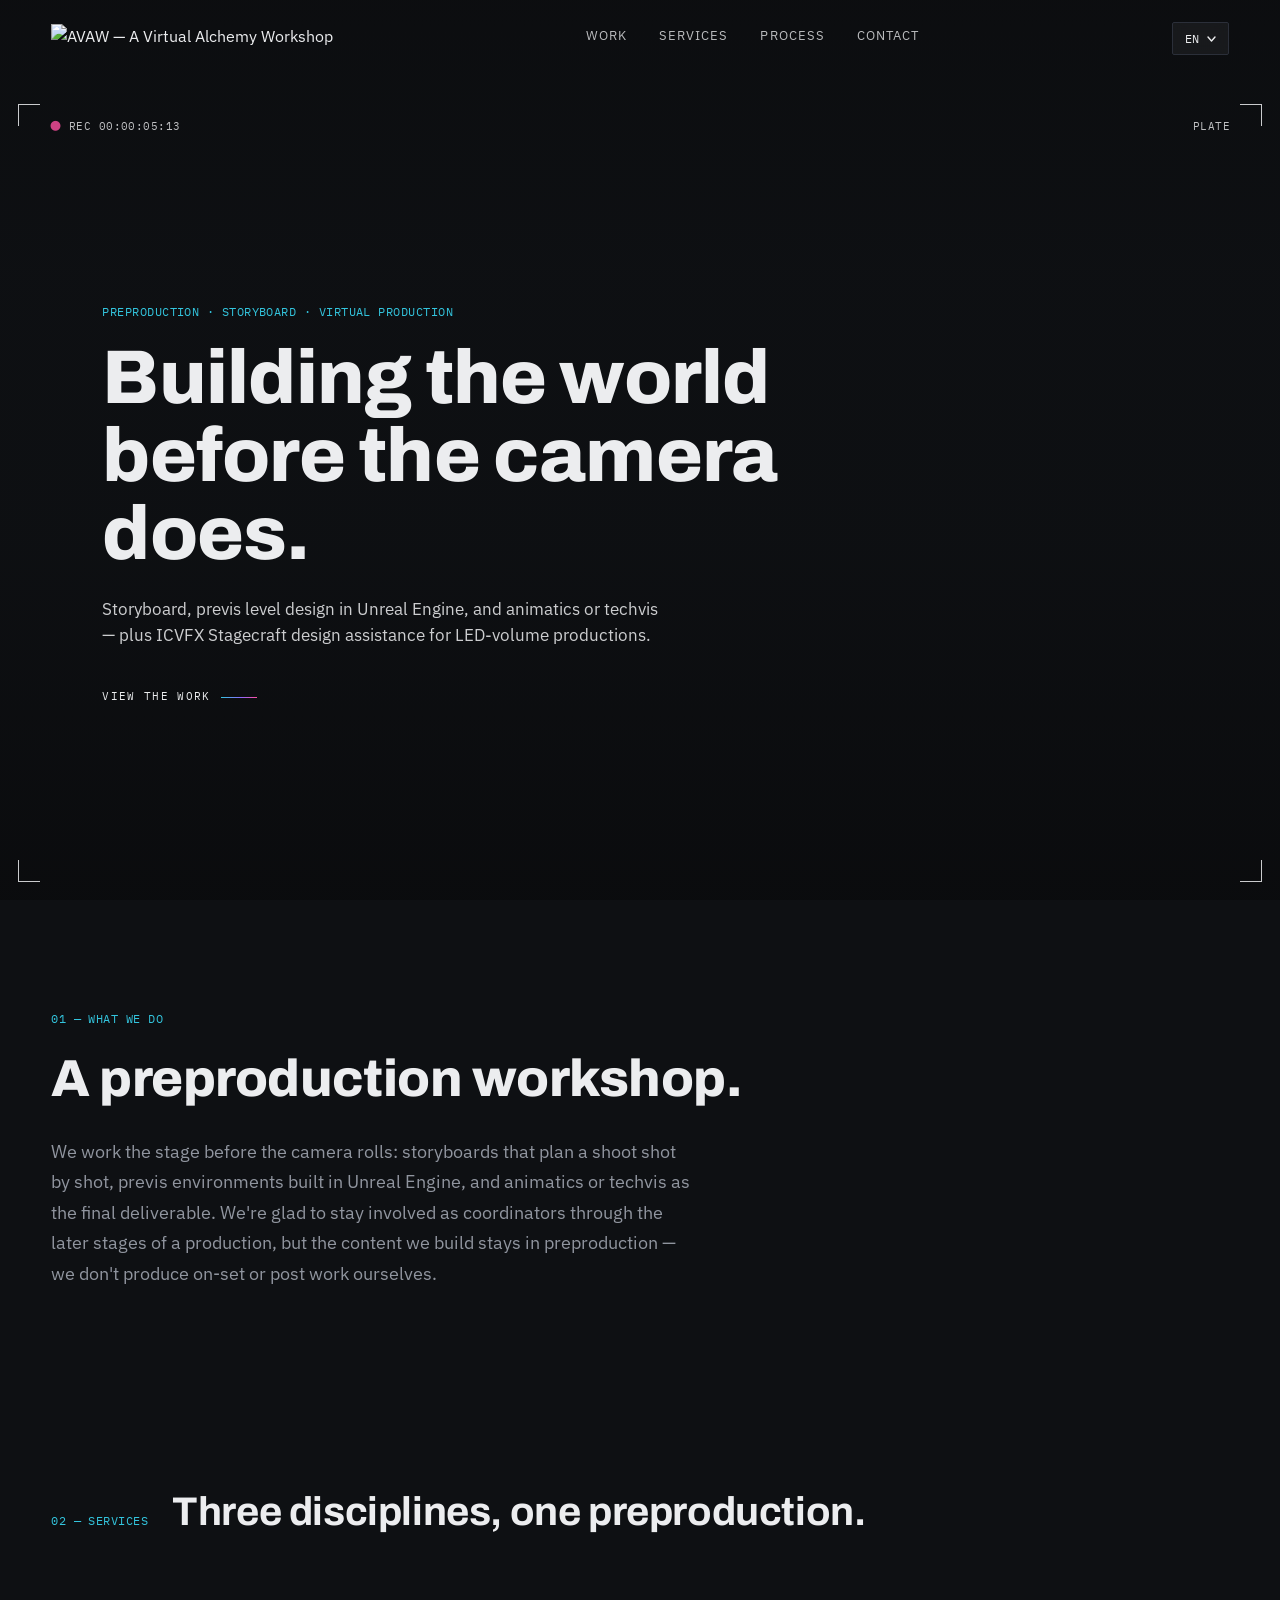
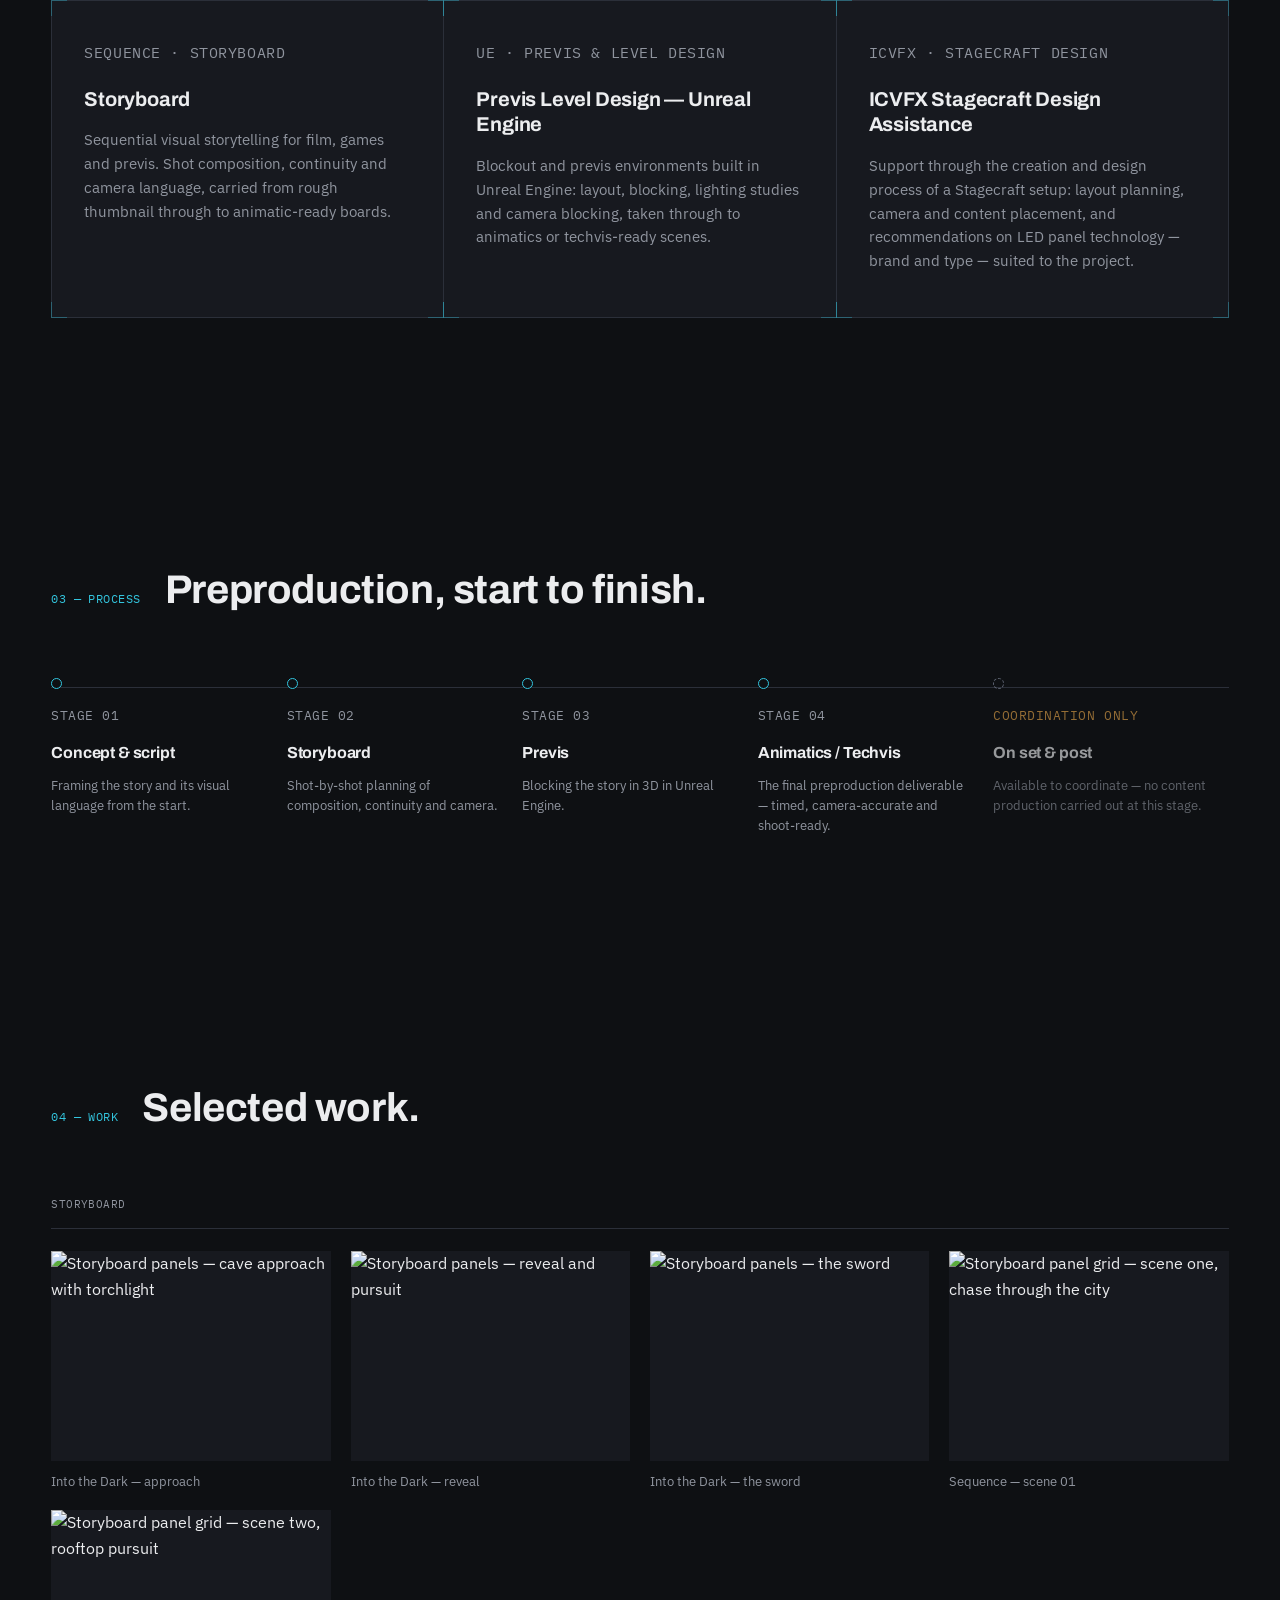
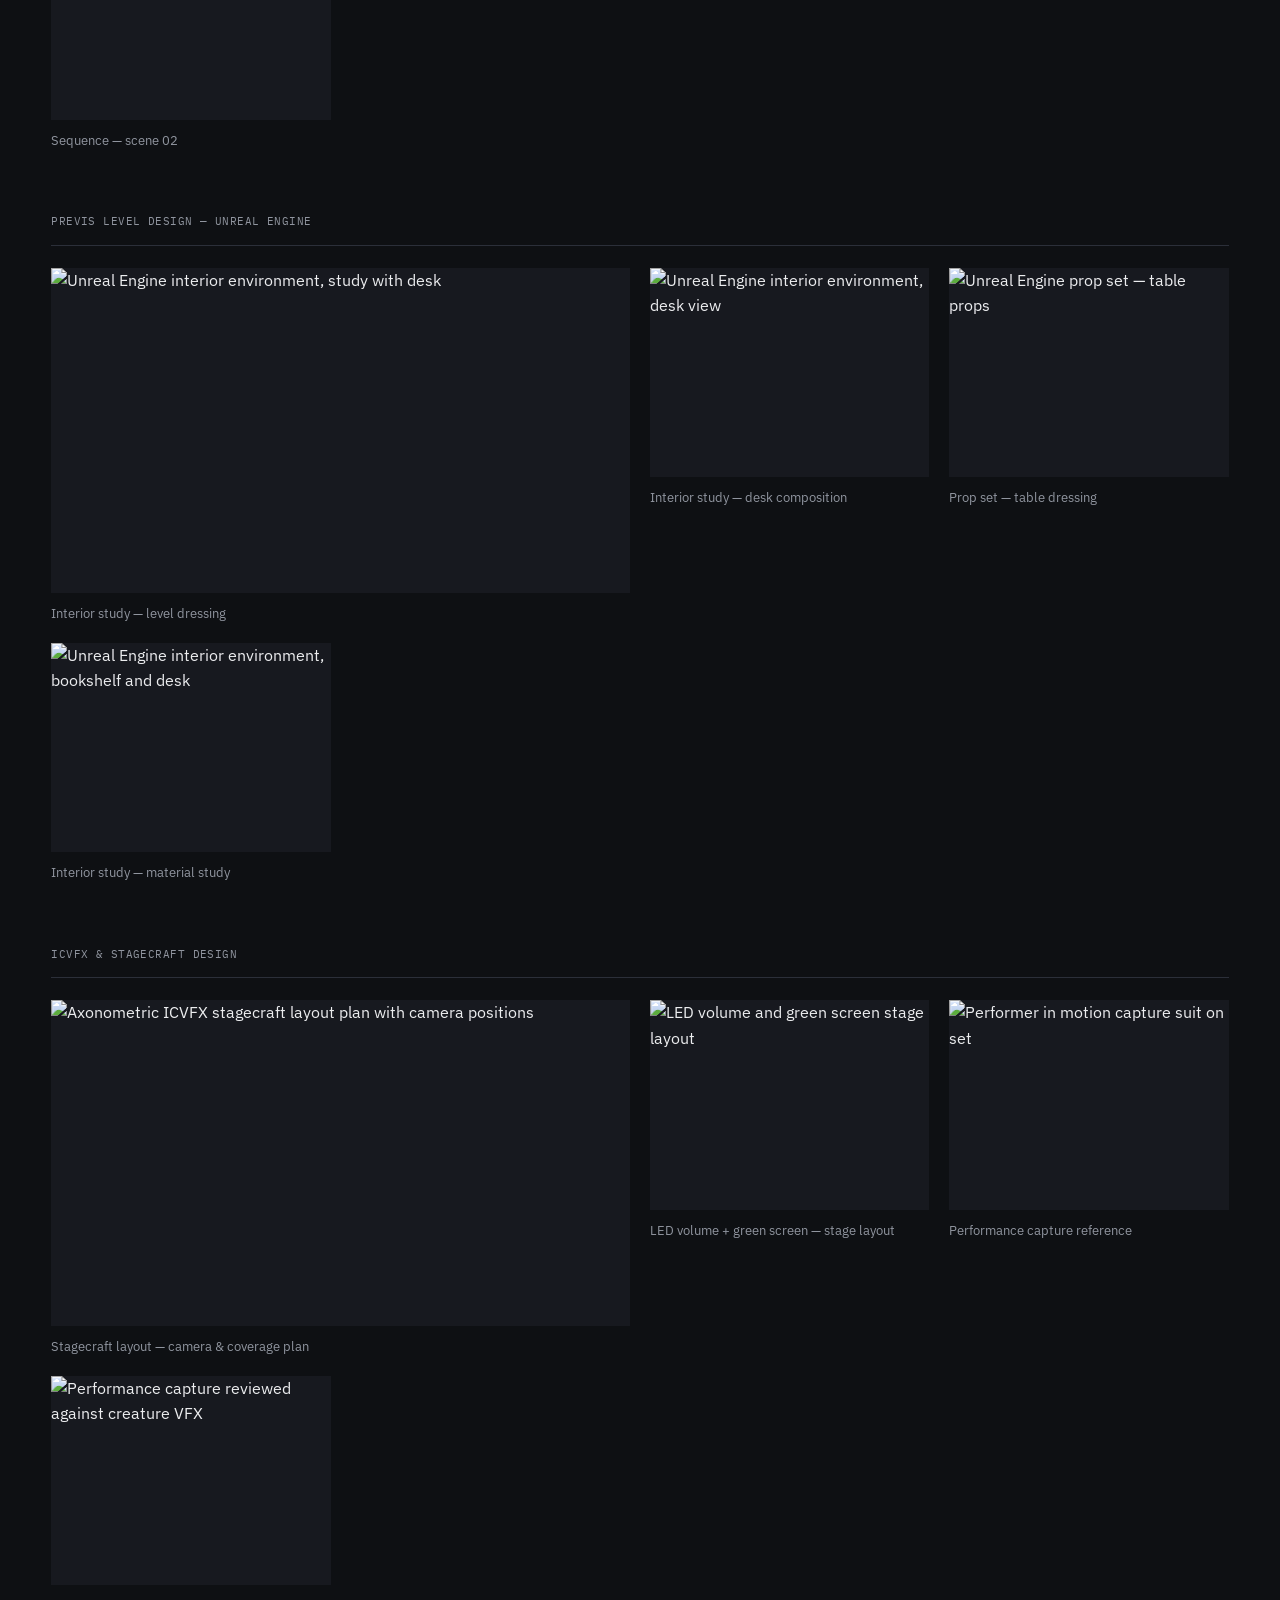
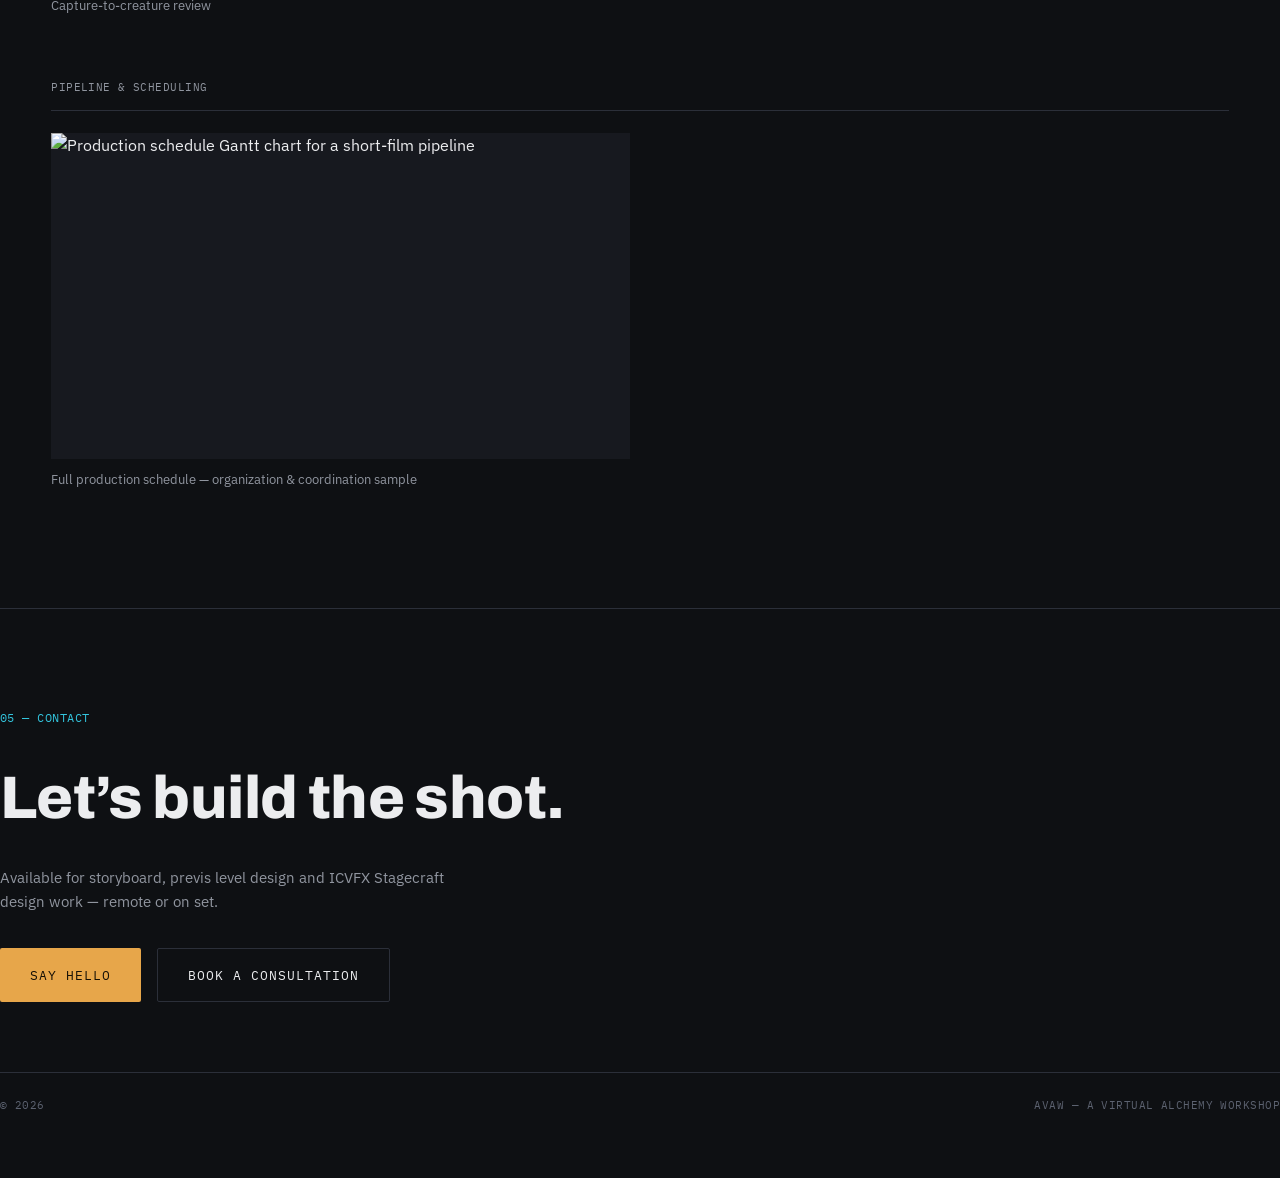
==== index.html @ 00fbaef8 "Add files via upload" ====
<!DOCTYPE html>
<html lang="en">
<head>
<meta charset="UTF-8">
<meta name="viewport" content="width=device-width, initial-scale=1.0">
<title>AVAW — A Virtual Alchemy Workshop</title>
<meta name="description" content="Preproduction services for film, games and virtual production: storyboard, previs level design in Unreal Engine, animatics/techvis, and ICVFX Stagecraft design assistance.">
<link rel="icon" href="images/avaw-logo-header.png">

<link rel="preconnect" href="https://fonts.googleapis.com">
<link rel="preconnect" href="https://fonts.gstatic.com" crossorigin>
<link href="https://fonts.googleapis.com/css2?family=Archivo:wght@600;700;800;900&family=IBM+Plex+Sans:wght@400;500;600&family=IBM+Plex+Mono:wght@400;500&family=Noto+Sans+KR:wght@400;500;700&family=Noto+Sans+JP:wght@400;500;700&display=swap" rel="stylesheet">

<link rel="stylesheet" href="styles.css">
</head>
<body>

<!-- ============ HEADER ============ -->
<header class="site-header">
  <a class="wordmark" href="#top">
    <img class="wordmark-logo" src="images/avaw-logo-header.png" alt="AVAW — A Virtual Alchemy Workshop">
  </a>

  <nav class="site-nav">
    <a href="#work" data-i18n="nav.work">Work</a>
    <a href="#services" data-i18n="nav.services">Services</a>
    <a href="#process" data-i18n="nav.process">Process</a>
    <a href="#contact" data-i18n="nav.contact">Contact</a>
  </nav>

  <div class="lang-switch">
    <button class="lang-current mono" id="langButton" aria-haspopup="listbox" aria-expanded="false">
      <span id="langButtonLabel">EN</span>
      <svg width="9" height="6" viewBox="0 0 9 6" fill="none"><path d="M1 1L4.5 5L8 1" stroke="currentColor" stroke-width="1.4" stroke-linecap="round" stroke-linejoin="round"/></svg>
    </button>
    <ul class="lang-menu mono" id="langMenu" role="listbox">
      <li role="option" data-lang="en">English <span class="lang-native">EN</span></li>
      <li role="option" data-lang="es">Español <span class="lang-native">ES</span></li>
      <li role="option" data-lang="de">Deutsch <span class="lang-native">DE</span></li>
      <li role="option" data-lang="fr">Français <span class="lang-native">FR</span></li>
      <li role="option" data-lang="ko">한국어 <span class="lang-native">KO</span></li>
      <li role="option" data-lang="ja">日本語 <span class="lang-native">JA</span></li>
    </ul>
  </div>
</header>

<!-- ============ HERO ============ -->
<section class="hero" id="top">
  <div class="hero-frame">
    <div class="hero-img hero-img-a" style="background-image:url('images/hero-01.jpg')"></div>
    <div class="hero-img hero-img-b" style="background-image:url('images/hero-02.jpg')"></div>
    <div class="hero-scrim"></div>
  </div>

  <div class="viewfinder" aria-hidden="true">
    <span class="vf-corner vf-tl"></span>
    <span class="vf-corner vf-tr"></span>
    <span class="vf-corner vf-bl"></span>
    <span class="vf-corner vf-br"></span>
    <span class="vf-readout mono vf-readout-tl">REC <span id="recClock">00:00:00:00</span></span>
    <span class="vf-readout mono vf-readout-tr" id="stageLabel">CALIBRATION</span>
  </div>

  <div class="hero-content">
    <p class="eyebrow mono" data-i18n="hero.eyebrow">PREPRODUCTION · STORYBOARD · VIRTUAL PRODUCTION</p>
    <h1 class="hero-title" data-i18n="hero.title">Building the world<br>before the camera does.</h1>
    <p class="hero-sub" data-i18n="hero.sub">Storyboard, previs level design in Unreal Engine, and animatics or techvis — plus ICVFX Stagecraft design assistance for LED-volume productions.</p>
    <a href="#work" class="scroll-cue">
      <span class="mono" data-i18n="hero.cta">VIEW THE WORK</span>
      <span class="scroll-line"></span>
    </a>
  </div>
</section>

<!-- ============ STATEMENT ============ -->
<section class="statement">
  <p class="statement-eyebrow mono" data-i18n="statement.eyebrow">01 — WHAT WE DO</p>
  <h2 data-i18n="statement.title">A preproduction workshop.</h2>
  <p class="statement-body" data-i18n="statement.body">We work the stage before the camera rolls: storyboards that plan a shoot shot by shot, previs environments built in Unreal Engine, and animatics or techvis as the final deliverable. We're glad to stay involved as coordinators through the later stages of a production, but the content we build stays in preproduction — we don't produce on-set or post work ourselves.</p>
</section>

<!-- ============ SERVICES ============ -->
<section class="services" id="services">
  <div class="section-head">
    <p class="section-eyebrow mono" data-i18n="services.eyebrow">02 — SERVICES</p>
    <h2 data-i18n="services.title">Three disciplines, one preproduction.</h2>
  </div>

  <div class="service-grid">

    <article class="service-card frame">
      <p class="service-tag mono">SEQUENCE · STORYBOARD</p>
      <h3 data-i18n="services.card1.title">Storyboard</h3>
      <p data-i18n="services.card1.body">Sequential visual storytelling for film, games and previs. Shot composition, continuity and camera language, carried from rough thumbnail through to animatic-ready boards.</p>
    </article>

    <article class="service-card frame">
      <p class="service-tag mono">UE · PREVIS &amp; LEVEL DESIGN</p>
      <h3 data-i18n="services.card2.title">Previs Level Design — Unreal Engine</h3>
      <p data-i18n="services.card2.body">Blockout and previs environments built in Unreal Engine: layout, blocking, lighting studies and camera blocking, taken through to animatics or techvis-ready scenes.</p>
    </article>

    <article class="service-card frame">
      <p class="service-tag mono">ICVFX · STAGECRAFT DESIGN</p>
      <h3 data-i18n="services.card3.title">ICVFX Stagecraft Design Assistance</h3>
      <p data-i18n="services.card3.body">Support through the creation and design process of a Stagecraft setup: layout planning, camera and content placement, and recommendations on LED panel technology — brand and type — suited to the project.</p>
    </article>

  </div>
</section>

<!-- ============ PROCESS ============ -->
<section class="process" id="process">
  <div class="section-head">
    <p class="section-eyebrow mono" data-i18n="process.eyebrow">03 — PROCESS</p>
    <h2 data-i18n="process.title">Preproduction, start to finish.</h2>
  </div>

  <div class="pipeline">
    <div class="pipeline-step">
      <p class="pipeline-mark mono">STAGE 01</p>
      <h4 data-i18n="process.step1.title">Concept &amp; script</h4>
      <p data-i18n="process.step1.body">Framing the story and its visual language from the start.</p>
    </div>
    <div class="pipeline-step">
      <p class="pipeline-mark mono">STAGE 02</p>
      <h4 data-i18n="process.step2.title">Storyboard</h4>
      <p data-i18n="process.step2.body">Shot-by-shot planning of composition, continuity and camera.</p>
    </div>
    <div class="pipeline-step">
      <p class="pipeline-mark mono">STAGE 03</p>
      <h4 data-i18n="process.step3.title">Previs</h4>
      <p data-i18n="process.step3.body">Blocking the story in 3D in Unreal Engine.</p>
    </div>
    <div class="pipeline-step">
      <p class="pipeline-mark mono">STAGE 04</p>
      <h4 data-i18n="process.step4.title">Animatics / Techvis</h4>
      <p data-i18n="process.step4.body">The final preproduction deliverable — timed, camera-accurate and shoot-ready.</p>
    </div>
    <div class="pipeline-step pipeline-step-coord">
      <p class="pipeline-mark mono" data-i18n="process.step5.mark">COORDINATION ONLY</p>
      <h4 data-i18n="process.step5.title">On set &amp; post</h4>
      <p data-i18n="process.step5.body">Available to coordinate — no content production carried out at this stage.</p>
    </div>
  </div>
</section>

<!-- ============ WORK ============ -->
<section class="work" id="work">
  <div class="section-head">
    <p class="section-eyebrow mono" data-i18n="work.eyebrow">04 — WORK</p>
    <h2 data-i18n="work.title">Selected work.</h2>
  </div>

  <!-- Storyboard -->
  <div class="work-group">
    <p class="work-group-label mono" data-i18n="work.group.storyboard">STORYBOARD</p>
    <div class="work-grid">
      <figure class="work-item frame">
        <img src="images/storyboard-01.jpg" alt="Storyboard panels — cave approach with torchlight" loading="lazy">
        <figcaption><span data-i18n="work.sb1.title">Into the Dark — approach</span></figcaption>
      </figure>
      <figure class="work-item frame">
        <img src="images/storyboard-02.jpg" alt="Storyboard panels — reveal and pursuit" loading="lazy">
        <figcaption><span data-i18n="work.sb2.title">Into the Dark — reveal</span></figcaption>
      </figure>
      <figure class="work-item frame">
        <img src="images/storyboard-03.jpg" alt="Storyboard panels — the sword" loading="lazy">
        <figcaption><span data-i18n="work.sb3.title">Into the Dark — the sword</span></figcaption>
      </figure>
      <figure class="work-item frame">
        <img src="images/storyboard-04.jpg" alt="Storyboard panel grid — scene one, chase through the city" loading="lazy">
        <figcaption><span data-i18n="work.sb4.title">Sequence — scene 01</span></figcaption>
      </figure>
      <figure class="work-item frame">
        <img src="images/storyboard-05.jpg" alt="Storyboard panel grid — scene two, rooftop pursuit" loading="lazy">
        <figcaption><span data-i18n="work.sb5.title">Sequence — scene 02</span></figcaption>
      </figure>
    </div>
  </div>

  <!-- Level Design / Environments -->
  <div class="work-group">
    <p class="work-group-label mono" data-i18n="work.group.leveldesign">PREVIS LEVEL DESIGN — UNREAL ENGINE</p>
    <div class="work-grid">
      <figure class="work-item frame wide">
        <img src="images/env-office-full.jpg" alt="Unreal Engine interior environment, study with desk" loading="lazy">
        <figcaption><span data-i18n="work.env1.title">Interior study — level dressing</span></figcaption>
      </figure>
      <figure class="work-item frame">
        <img src="images/env-office-wide.jpg" alt="Unreal Engine interior environment, desk view" loading="lazy">
        <figcaption><span data-i18n="work.env2.title">Interior study — desk composition</span></figcaption>
      </figure>
      <figure class="work-item frame">
        <img src="images/env-props-table.jpg" alt="Unreal Engine prop set — table props" loading="lazy">
        <figcaption><span data-i18n="work.env3.title">Prop set — table dressing</span></figcaption>
      </figure>
      <figure class="work-item frame">
        <img src="images/env-bookshelf.jpg" alt="Unreal Engine interior environment, bookshelf and desk" loading="lazy">
        <figcaption><span data-i18n="work.env4.title">Interior study — material study</span></figcaption>
      </figure>
    </div>
  </div>

  <!-- Virtual Production / ICVFX -->
  <div class="work-group">
    <p class="work-group-label mono" data-i18n="work.group.vp">ICVFX &amp; STAGECRAFT DESIGN</p>
    <div class="work-grid">
      <figure class="work-item frame wide">
        <img src="images/icvfx-layout-plan.jpg" alt="Axonometric ICVFX stagecraft layout plan with camera positions" loading="lazy">
        <figcaption><span data-i18n="work.vp1.title">Stagecraft layout — camera &amp; coverage plan</span></figcaption>
      </figure>
      <figure class="work-item frame">
        <img src="images/vp-stage-wide.jpg" alt="LED volume and green screen stage layout" loading="lazy">
        <figcaption><span data-i18n="work.vp2.title">LED volume + green screen — stage layout</span></figcaption>
      </figure>
      <figure class="work-item frame">
        <img src="images/mocap-performer.jpg" alt="Performer in motion capture suit on set" loading="lazy">
        <figcaption><span data-i18n="work.vp3.title">Performance capture reference</span></figcaption>
      </figure>
      <figure class="work-item frame">
        <img src="images/vfx-review.jpg" alt="Performance capture reviewed against creature VFX" loading="lazy">
        <figcaption><span data-i18n="work.vp4.title">Capture-to-creature review</span></figcaption>
      </figure>
    </div>
  </div>

  <!-- Pipeline & Production Management -->
  <div class="work-group">
    <p class="work-group-label mono" data-i18n="work.group.pipeline">PIPELINE &amp; SCHEDULING</p>
    <div class="work-grid">
      <figure class="work-item frame wide">
        <img src="images/gantt-chart.jpg" alt="Production schedule Gantt chart for a short-film pipeline" loading="lazy">
        <figcaption><span data-i18n="work.pipe1.title">Production schedule — preproduction pipeline Gantt</span></figcaption>
      </figure>
    </div>
  </div>

</section>

<!-- ============ CONTACT ============ -->
<footer class="contact" id="contact">
  <p class="section-eyebrow mono" data-i18n="contact.eyebrow">05 — CONTACT</p>
  <h2 data-i18n="contact.title">Let's build the shot.</h2>
  <p class="contact-body" data-i18n="contact.body">Available for storyboard, previs level design and ICVFX Stagecraft design work — remote or on set.</p>

  <div class="contact-actions">
    <a class="btn btn-primary mono" href="mailto:virtualchemyworkshop@gmail.com">
      <span data-i18n="contact.btn.hello">Say Hello</span>
    </a>
    <a class="btn btn-secondary mono" href="https://calendly.com/virtualalchemyworkshop" target="_blank" rel="noopener">
      <span data-i18n="contact.btn.book">Book a Consultation</span>
    </a>
  </div>

  <div class="footer-bottom">
    <span class="mono" id="footerYear"></span>
    <span class="mono" data-i18n="contact.footer">AVAW — A Virtual Alchemy Workshop</span>
  </div>
</footer>

<script src="translations.js"></script>
<script src="script.js"></script>
</body>
</html>
---- styles.css ----
/* ==========================================================================
   TOKENS
   ========================================================================== */
:root{
  --stage:   #0E1013;
  --panel:   #17191F;
  --panel-2: #1D2027;
  --line:    #2B2F39;
  --ink:     #ECEDEF;
  --mute:    #90959F;
  --mute-2:  #5C6270;

  --spec-1:  #33C5DE; /* cyan */
  --spec-2:  #8C6BFF; /* violet */
  --spec-3:  #FF4FA0; /* magenta */
  --amber:   #E7A64A;

  --spectrum: linear-gradient(90deg, var(--spec-1), var(--spec-2) 55%, var(--spec-3));

  --display: "Archivo", "Arial Narrow", sans-serif;
  --body:    "IBM Plex Sans", "Noto Sans KR", "Noto Sans JP", sans-serif;
  --mono:    "IBM Plex Mono", "Noto Sans KR", "Noto Sans JP", monospace;

  --max: 1280px;
  --edge: clamp(20px, 4vw, 64px);
}

*{ box-sizing:border-box; }
html{ scroll-behavior:smooth; }
body{
  margin:0;
  background:var(--stage);
  color:var(--ink);
  font-family:var(--body);
  font-size:16px;
  line-height:1.6;
  -webkit-font-smoothing:antialiased;
}
img{ max-width:100%; display:block; }
a{ color:inherit; text-decoration:none; }
h1,h2,h3,h4{ font-family:var(--display); margin:0; letter-spacing:-0.01em; }
p{ margin:0; }
.mono{ font-family:var(--mono); letter-spacing:0.04em; }

@media (prefers-reduced-motion: reduce){
  *{ animation-duration:0.01ms !important; transition-duration:0.01ms !important; }
}

/* ==========================================================================
   HEADER
   ========================================================================== */
.site-header{
  position:fixed; top:0; left:0; right:0; z-index:100;
  display:flex; align-items:center; justify-content:space-between;
  padding:22px var(--edge);
  mix-blend-mode:normal;
  background:transparent; backdrop-filter:none;
  transition:background .3s ease, backdrop-filter .3s ease, border-color .3s ease;
  border-bottom:1px solid transparent;
}
.site-header.scrolled{
  background:rgba(14,16,19,0.82); backdrop-filter:blur(10px);
  border-bottom:1px solid var(--line);
}
.wordmark{ display:flex; align-items:center; }
.wordmark-logo{ height:30px; width:auto; display:block; }

.site-nav{ display:flex; gap:32px; }
.site-nav a{
  font-size:13px; text-transform:uppercase; letter-spacing:0.08em;
  color:var(--ink); opacity:0.78; position:relative; padding-bottom:4px;
}
.site-nav a::after{
  content:""; position:absolute; left:0; right:0; bottom:0; height:1px;
  background:var(--spectrum); transform:scaleX(0); transform-origin:left;
  transition:transform .35s ease;
}
.site-nav a:hover{ opacity:1; }
.site-nav a:hover::after{ transform:scaleX(1); }

.lang-switch{ position:relative; }
.lang-current{
  display:flex; align-items:center; gap:7px;
  background:rgba(255,255,255,0.05); border:1px solid var(--line);
  color:var(--ink); padding:8px 12px; border-radius:2px;
  font-size:12px; cursor:pointer; backdrop-filter:blur(6px);
}
.lang-current svg{ transition:transform .2s ease; }
.lang-current[aria-expanded="true"] svg{ transform:rotate(180deg); }
.lang-menu{
  position:absolute; top:calc(100% + 8px); right:0;
  list-style:none; margin:0; padding:6px;
  background:var(--panel-2); border:1px solid var(--line); border-radius:2px;
  min-width:150px;
  opacity:0; visibility:hidden; transform:translateY(-6px);
  transition:opacity .2s ease, transform .2s ease, visibility .2s;
}
.lang-menu.open{ opacity:1; visibility:visible; transform:translateY(0); }
.lang-menu li{
  display:flex; justify-content:space-between; gap:16px;
  padding:9px 10px; font-size:13px; cursor:pointer; border-radius:2px;
  color:var(--ink);
}
.lang-menu li:hover{ background:rgba(255,255,255,0.06); }
.lang-menu li.active{ color:var(--spec-1); }
.lang-native{ color:var(--mute); font-size:11px; }

/* ==========================================================================
   HERO
   ========================================================================== */
.hero{
  position:relative; height:100svh; min-height:560px; overflow:hidden;
  display:flex; align-items:flex-end;
}
.hero-frame{ position:absolute; inset:0; }
.hero-img{
  position:absolute; inset:0; background-size:cover; background-position:center;
}
.hero-img-a{ opacity:1; }
.hero-img-b{ opacity:0; transition:opacity 4.5s ease-in-out; }
.hero-img-b.show{ opacity:1; }
.hero-scrim{
  position:absolute; inset:0;
  background:
    linear-gradient(180deg, rgba(10,11,13,0.55) 0%, rgba(10,11,13,0.08) 30%, rgba(10,11,13,0.15) 60%, rgba(10,11,13,0.88) 100%);
}

.viewfinder{ position:absolute; top:104px; left:18px; right:18px; bottom:18px; pointer-events:none; }
.vf-corner{ position:absolute; width:22px; height:22px; opacity:0.85; }
.vf-tl{ top:0; left:0; border-top:1.5px solid var(--ink); border-left:1.5px solid var(--ink); }
.vf-tr{ top:0; right:0; border-top:1.5px solid var(--ink); border-right:1.5px solid var(--ink); }
.vf-bl{ bottom:0; left:0; border-bottom:1.5px solid var(--ink); border-left:1.5px solid var(--ink); }
.vf-br{ bottom:0; right:0; border-bottom:1.5px solid var(--ink); border-right:1.5px solid var(--ink); }
.vf-readout{
  position:absolute; font-size:11px; color:var(--ink); opacity:0.8;
  text-transform:uppercase;
}
.vf-readout-tl{ top:14px; left:32px; }
.vf-readout-tl::before{ content:"● "; color:var(--spec-3); }
.vf-readout-tr{ top:14px; right:32px; transition:opacity .8s ease; }

.hero-content{
  position:relative; z-index:2; padding:0 var(--edge) 72px;
  max-width:900px;
}
.eyebrow{ font-size:11.5px; color:var(--spec-1); margin-bottom:18px; text-transform:uppercase; }
.hero-title{
  font-weight:800; font-size:clamp(34px, 6.4vw, 76px); line-height:1.03;
  margin-bottom:22px; text-wrap:balance;
}
.hero-sub{
  font-size:clamp(14px, 1.6vw, 17px); color:var(--ink); opacity:0.86;
  max-width:560px; margin-bottom:34px; line-height:1.55;
}
.scroll-cue{ display:inline-flex; align-items:center; gap:10px; }
.scroll-cue .mono{ font-size:11px; letter-spacing:0.12em; color:var(--ink); }
.scroll-line{ width:36px; height:1px; background:var(--spectrum); position:relative; overflow:hidden; }

/* ==========================================================================
   SHARED SECTION LAYOUT
   ========================================================================== */
section{ padding:120px var(--edge); max-width:var(--max); margin:0 auto; }
.section-head{ margin-bottom:56px; display:flex; align-items:baseline; gap:24px; flex-wrap:wrap; }
.section-eyebrow{ font-size:11.5px; color:var(--spec-1); text-transform:uppercase; }
.section-head h2{ font-size:clamp(26px, 3.4vw, 40px); font-weight:700; }

/* ==========================================================================
   STATEMENT
   ========================================================================== */
.statement{ padding-top:110px; padding-bottom:70px; }
.statement-eyebrow{ font-size:11.5px; color:var(--spec-1); text-transform:uppercase; margin-bottom:22px; display:block; }
.statement h2{
  font-size:clamp(28px, 4.6vw, 52px); font-weight:800; line-height:1.12;
  max-width:820px; margin-bottom:28px;
}
.statement-body{ font-size:clamp(15px, 1.6vw, 18px); color:var(--mute); max-width:640px; line-height:1.7; }

/* ==========================================================================
   SERVICES
   ========================================================================== */
.service-grid{
  display:grid; grid-template-columns:repeat(3, 1fr); gap:1px;
  background:var(--line); border:1px solid var(--line);
}
.service-card{
  background:var(--panel); padding:40px 32px 44px; position:relative;
}
.service-tag{
  font-size:10.5px; color:var(--spec-2); margin-bottom:22px; display:block;
}
.service-card h3{
  font-size:20px; font-weight:700; margin-bottom:16px; line-height:1.28;
}
.service-card p{ font-size:14.5px; color:var(--mute); line-height:1.65; }

/* ==========================================================================
   PROCESS
   ========================================================================== */
.pipeline{
  display:grid; grid-template-columns:repeat(5, 1fr); position:relative;
}
.pipeline::before{
  content:""; position:absolute; top:9px; left:0; right:0; height:1px;
  background:var(--line);
}
.pipeline-step{ position:relative; padding:28px 20px 0 0; }
.pipeline-step::before{
  content:""; position:absolute; top:0; left:0; width:9px; height:9px;
  border-radius:50%; background:var(--stage); border:1.5px solid var(--spec-1);
}
.pipeline-mark{ font-size:10px; color:var(--mute-2); margin-bottom:14px; display:block; }
.pipeline-step h4{ font-size:16px; font-weight:700; margin-bottom:10px; }
.pipeline-step p{ font-size:13px; color:var(--mute); line-height:1.55; }

/* stage 5 — coordination only, visually distinct from active content-production stages */
.pipeline-step-coord::before{
  border-style:dashed; background:transparent; border-color:var(--mute-2);
}
.pipeline-step-coord .pipeline-mark{ color:var(--amber); }
.pipeline-step-coord h4,
.pipeline-step-coord p{ opacity:0.62; }

/* ==========================================================================
   WORK
   ========================================================================== */
.work-group{ margin-bottom:64px; }
.work-group:last-child{ margin-bottom:0; }
.work-group-label{
  font-size:11px; color:var(--mute); text-transform:uppercase; margin-bottom:22px; display:block;
  padding-bottom:14px; border-bottom:1px solid var(--line);
}
.work-grid{
  display:grid; grid-template-columns:repeat(4, 1fr); gap:20px;
}
.work-item{ margin:0; position:relative; }
.work-item.wide{ grid-column:span 2; }
.work-item img{
  width:100%; aspect-ratio:4/3; object-fit:cover; background:var(--panel);
  filter:grayscale(0.06);
  transition:transform .6s cubic-bezier(.2,.7,.2,1), filter .5s ease;
}
.work-item.wide img{ aspect-ratio:16/9; }
.work-item:hover img{ transform:scale(1.035); filter:grayscale(0); }
.work-item figcaption{
  margin-top:12px; font-size:12.5px; color:var(--mute); line-height:1.4;
}

/* frame corner brackets, injected via JS into elements with .frame */
.frame{ position:relative; }
.frame .corner{ position:absolute; width:16px; height:16px; opacity:0; transition:opacity .3s ease; z-index:3; }
.frame:hover .corner{ opacity:1; }
.frame .corner.tl{ top:-1px; left:-1px; border-top:1.5px solid var(--spec-1); border-left:1.5px solid var(--spec-1); }
.frame .corner.tr{ top:-1px; right:-1px; border-top:1.5px solid var(--spec-1); border-right:1.5px solid var(--spec-1); }
.frame .corner.bl{ bottom:-1px; left:-1px; border-bottom:1.5px solid var(--spec-1); border-left:1.5px solid var(--spec-1); }
.frame .corner.br{ bottom:-1px; right:-1px; border-bottom:1.5px solid var(--spec-1); border-right:1.5px solid var(--spec-1); }
.service-card.frame .corner{ opacity:0.35; }
.service-card.frame:hover .corner{ opacity:1; }

/* ==========================================================================
   CONTACT / FOOTER
   ========================================================================== */
.contact{
  text-align:left; padding-top:100px; padding-bottom:64px;
  border-top:1px solid var(--line);
}
.contact h2{
  font-size:clamp(30px, 5.4vw, 60px); font-weight:800; margin:22px 0 20px;
}
.contact-body{ font-size:15px; color:var(--mute); max-width:480px; margin-bottom:34px; }

.contact-actions{ display:flex; gap:16px; flex-wrap:wrap; margin-bottom:70px; }
.btn{
  display:inline-flex; align-items:center; justify-content:center;
  padding:16px 30px; font-size:12.5px; letter-spacing:0.08em; text-transform:uppercase;
  border-radius:2px; transition:background .25s ease, color .25s ease, border-color .25s ease, transform .2s ease;
}
.btn-primary{ background:var(--amber); color:#161006; }
.btn-primary:hover{ background:#f0b662; transform:translateY(-1px); }
.btn-secondary{ background:transparent; color:var(--ink); border:1px solid var(--line); }
.btn-secondary:hover{ border-color:var(--spec-1); color:var(--spec-1); transform:translateY(-1px); }
.footer-bottom{
  display:flex; justify-content:space-between; flex-wrap:wrap; gap:12px;
  font-size:11px; color:var(--mute-2); padding-top:24px; border-top:1px solid var(--line);
  text-transform:uppercase;
}

/* ==========================================================================
   RESPONSIVE
   ========================================================================== */
@media (max-width: 900px){
  .site-nav{ display:none; }
  .service-grid{ grid-template-columns:1fr; }
  .pipeline{ grid-template-columns:1fr; row-gap:28px; }
  .pipeline::before{ display:none; }
  .work-grid{ grid-template-columns:repeat(2, 1fr); }
  .work-item.wide{ grid-column:span 2; }
}
@media (max-width: 560px){
  section{ padding:80px var(--edge); }
  .work-grid{ grid-template-columns:1fr; }
  .work-item.wide{ grid-column:span 1; }
  .lang-menu{ right:auto; left:0; }
  .contact-actions{ flex-direction:column; }
  .btn{ width:100%; }
}

/* focus visibility */
a:focus-visible, button:focus-visible, li:focus-visible{
  outline:2px solid var(--spec-1); outline-offset:2px;
}
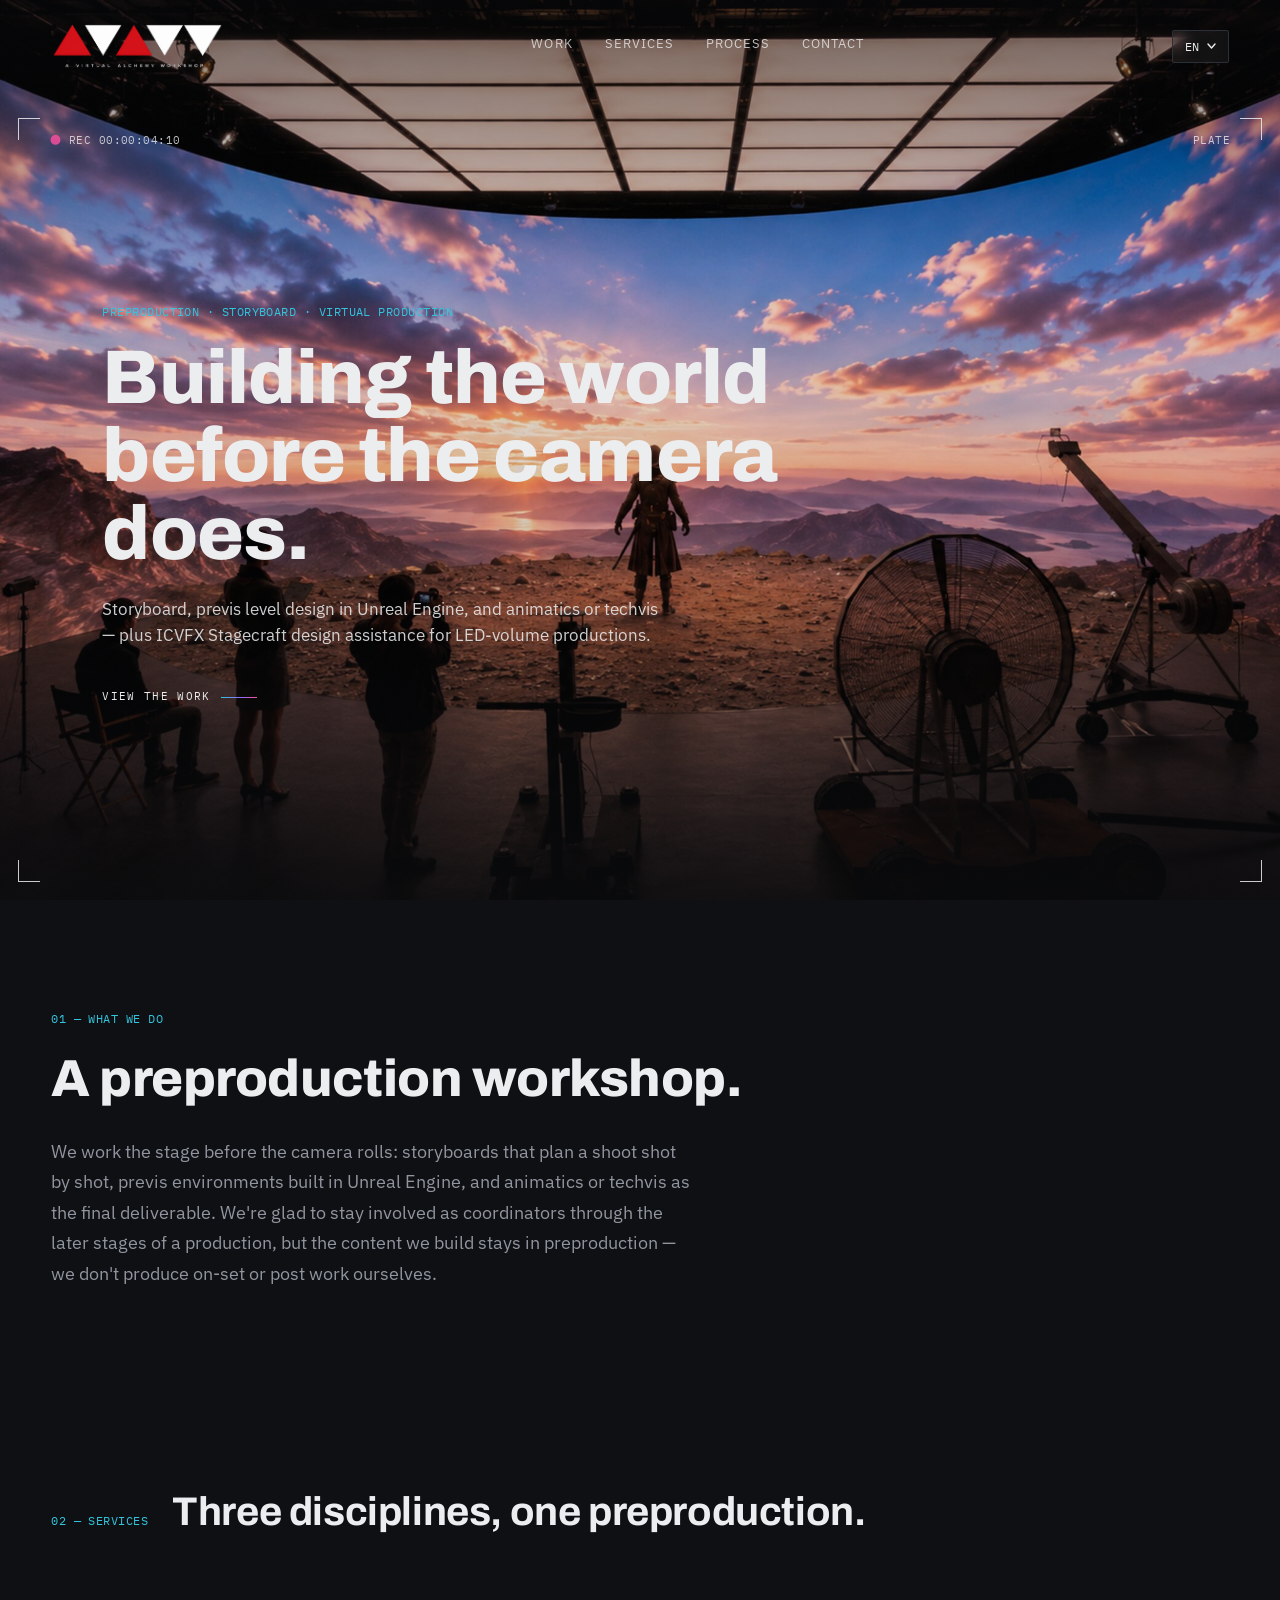
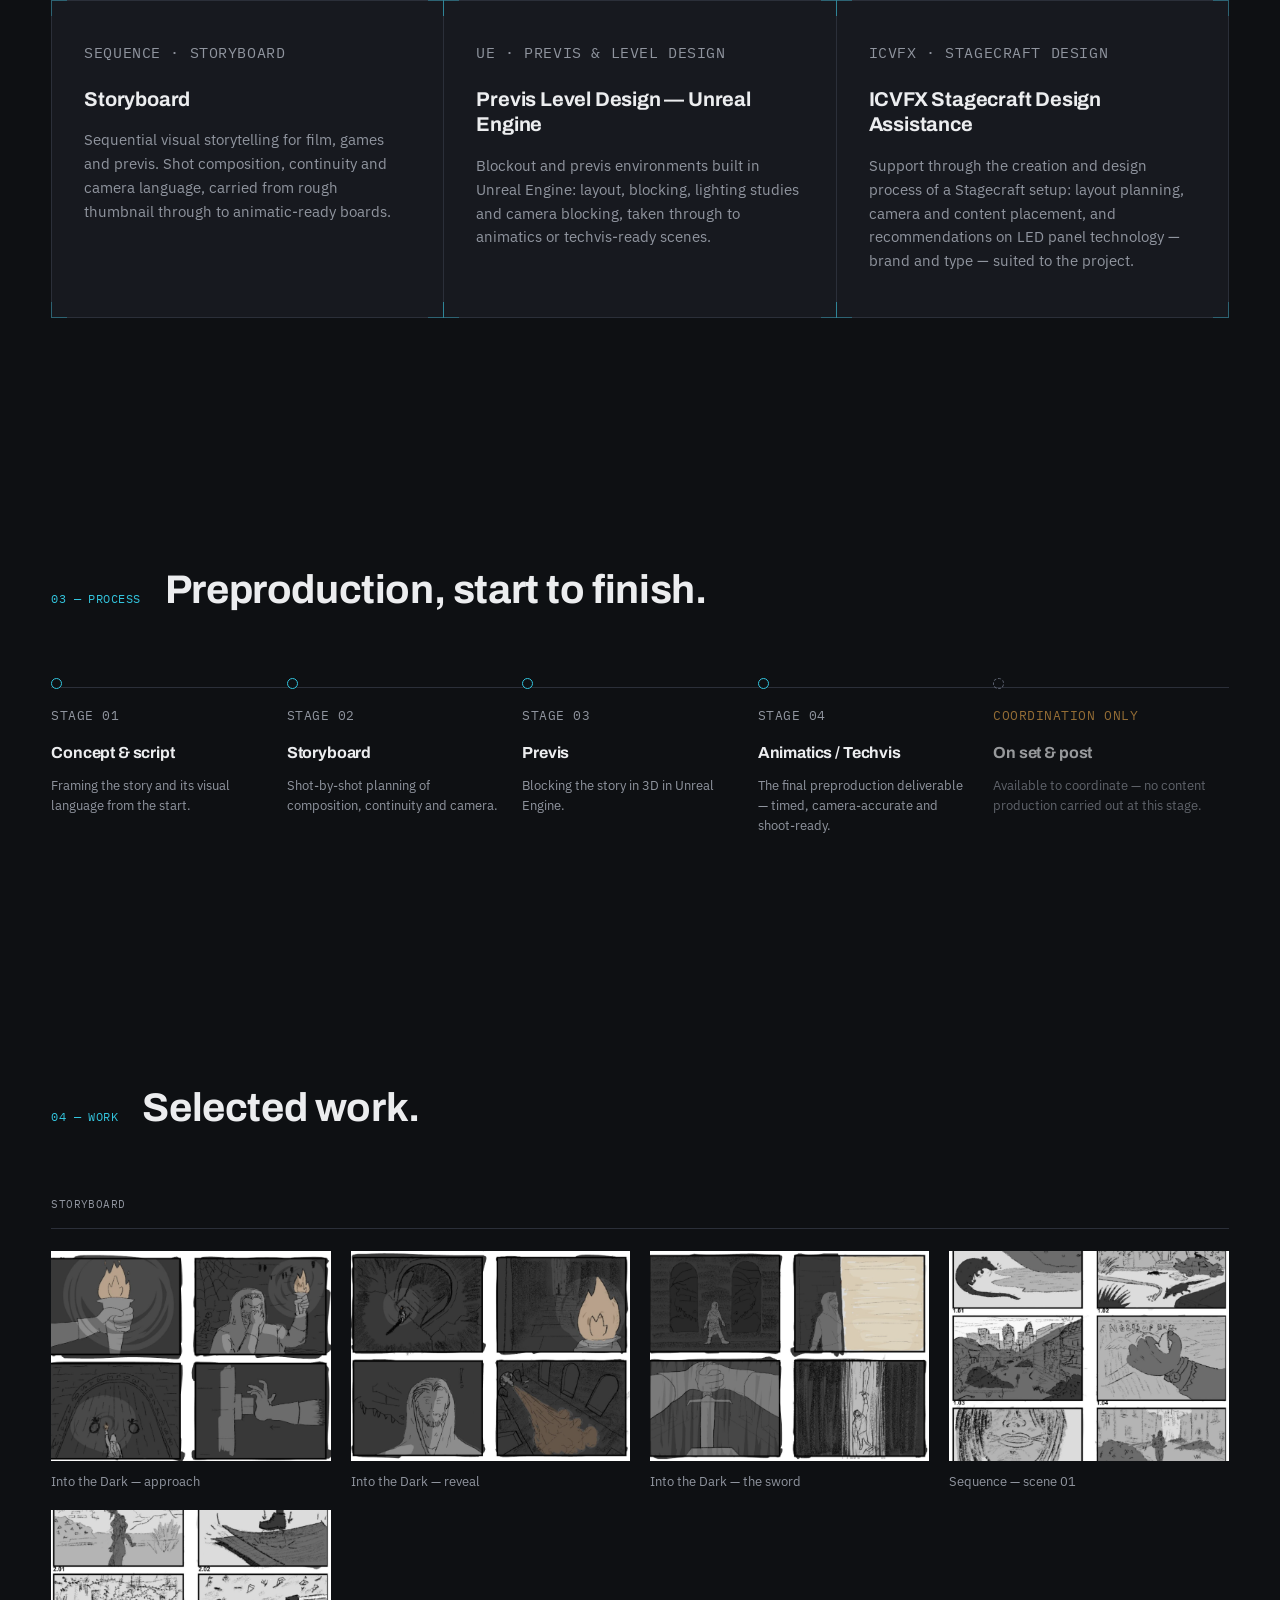
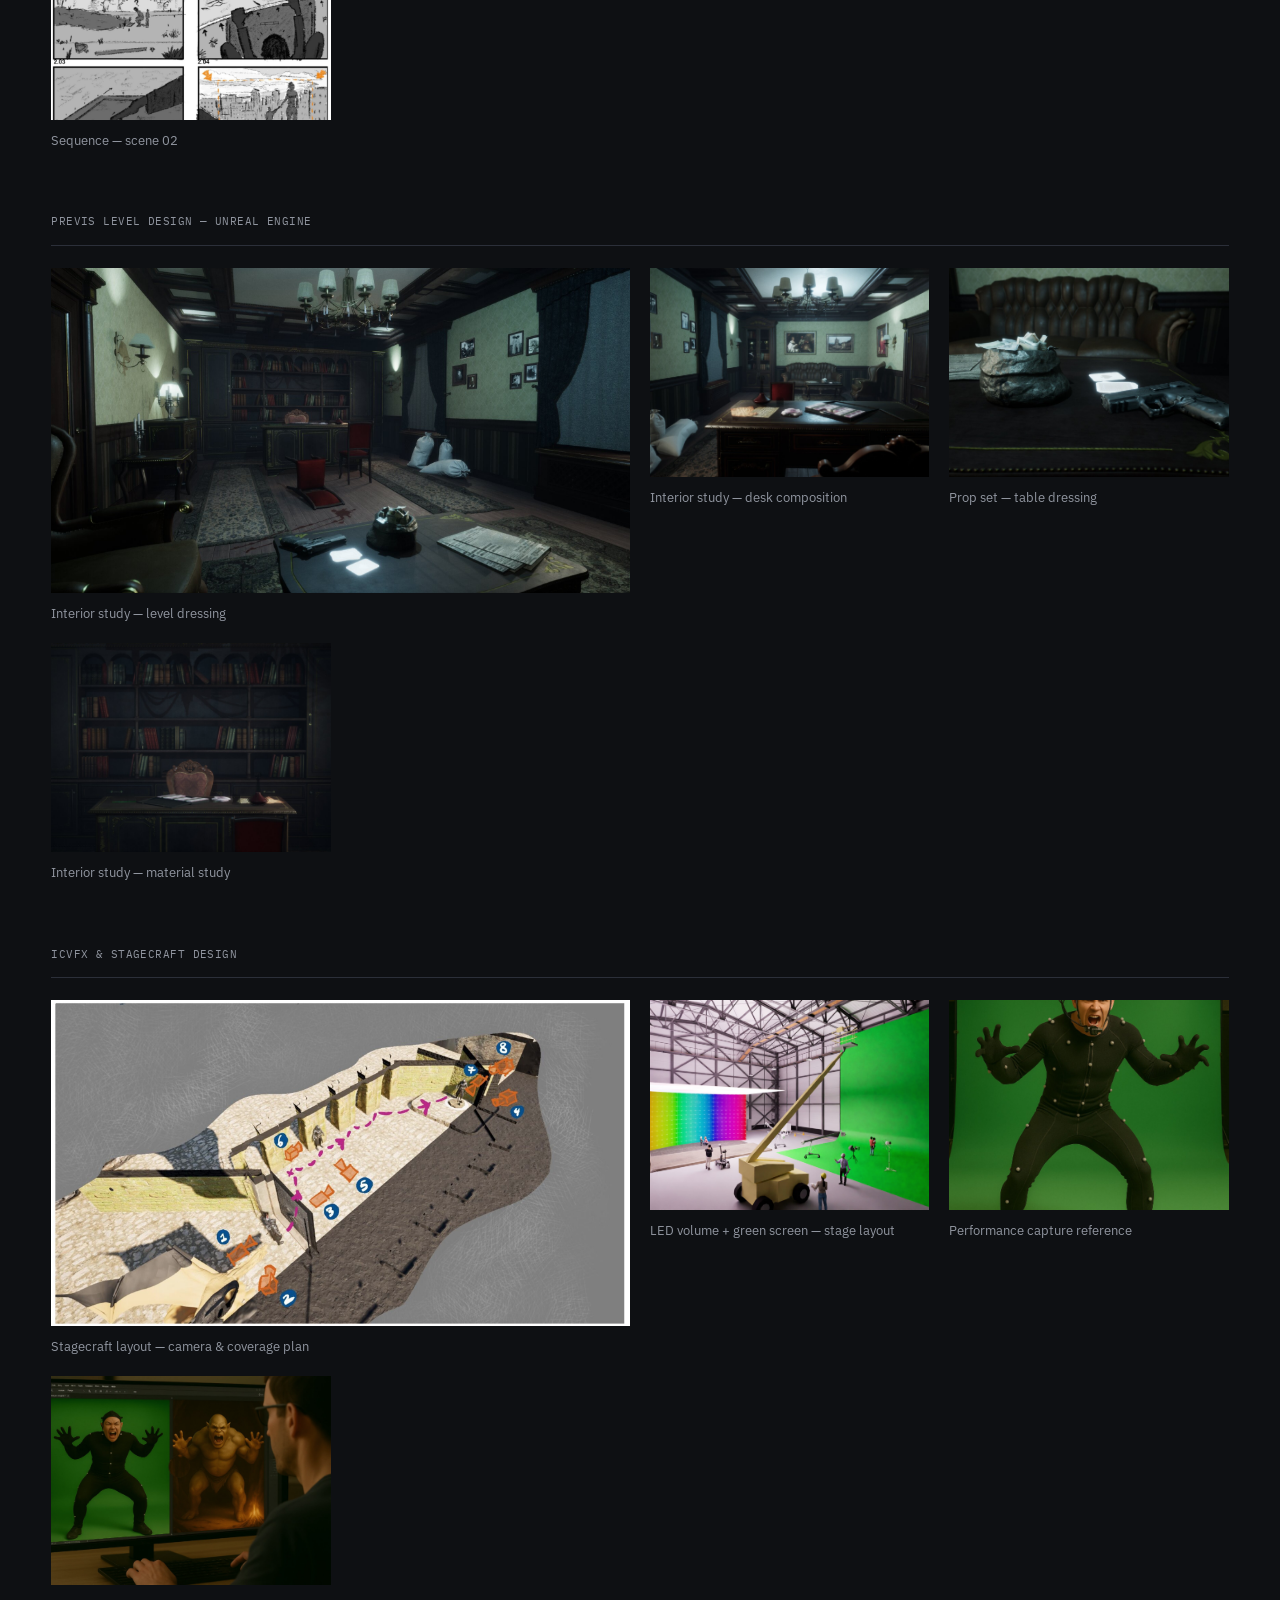
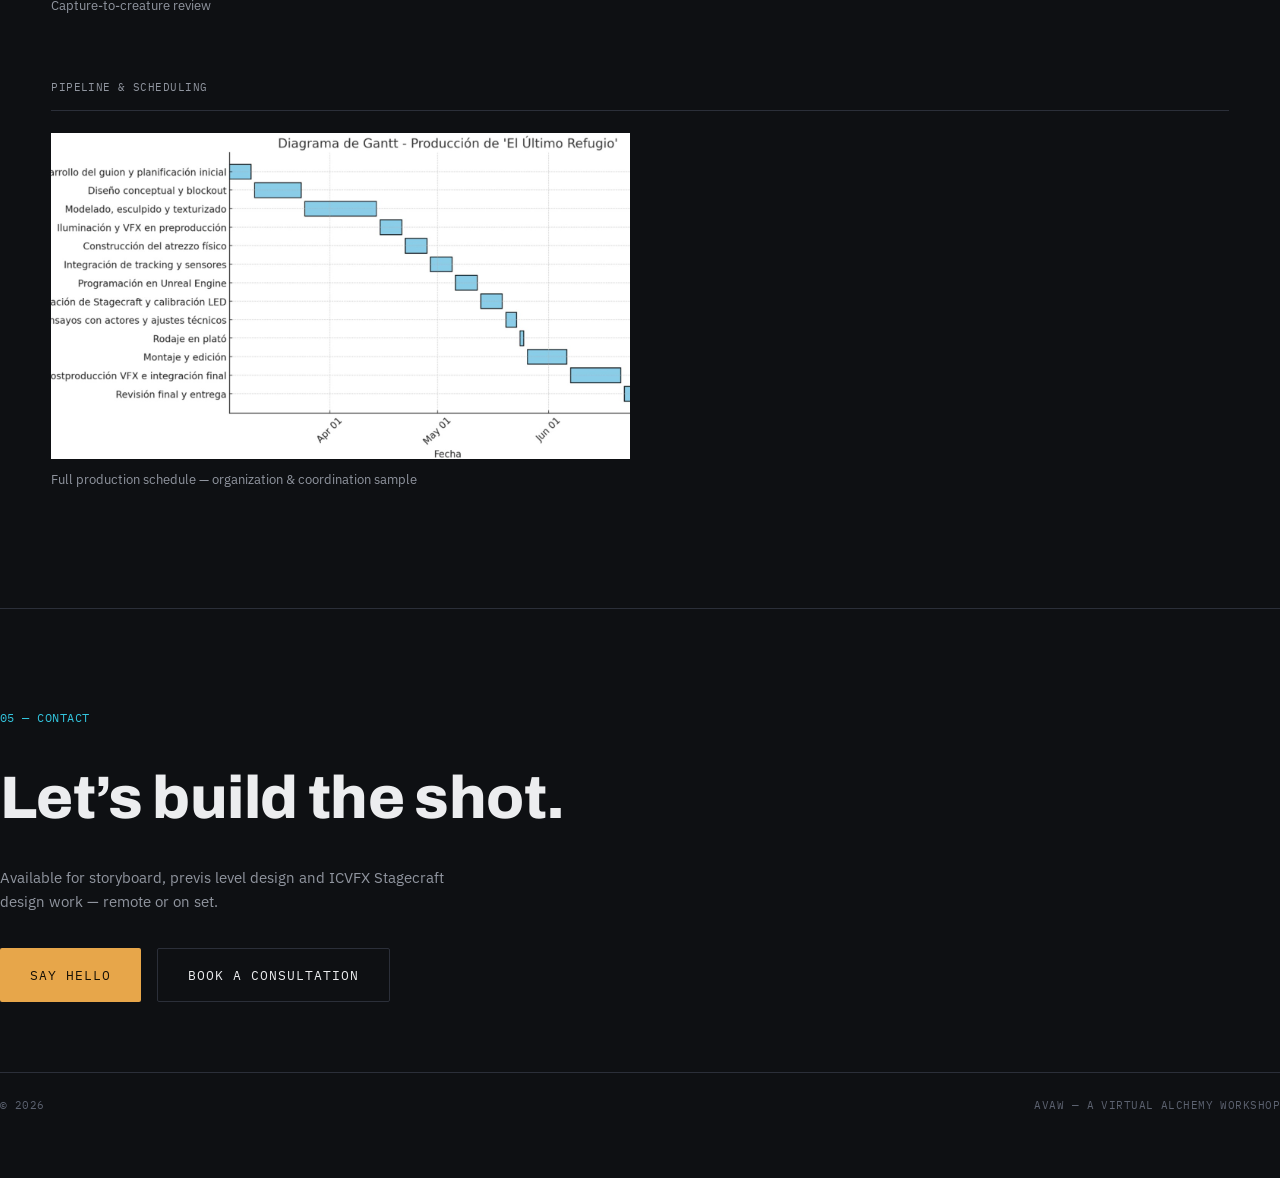
==== commit 9837bdcd: "Add files via upload" ====
--- a/index.html
+++ b/index.html
@@ -9,7 +9,7 @@
 
 <link rel="preconnect" href="https://fonts.googleapis.com">
 <link rel="preconnect" href="https://fonts.gstatic.com" crossorigin>
-<link href="https://fonts.googleapis.com/css2?family=Archivo:wght@600;700;800;900&family=IBM+Plex+Sans:wght@400;500;600&family=IBM+Plex+Mono:wght@400;500&family=Noto+Sans+KR:wght@400;500;700&family=Noto+Sans+JP:wght@400;500;700&display=swap" rel="stylesheet">
+<link href="https://fonts.googleapis.com/css2?family=Archivo:wght@600;700;800;900&family=IBM+Plex+Sans:wght@400;500;600&family=IBM+Plex+Mono:wght@400;500&family=Noto+Sans+KR:wght@400;500;700&family=Noto+Sans+JP:wght@400;500;700&family=Noto+Sans+SC:wght@400;500;700&display=swap" rel="stylesheet">
 
 <link rel="stylesheet" href="styles.css">
 </head>
@@ -40,6 +40,7 @@
       <li role="option" data-lang="fr">Français <span class="lang-native">FR</span></li>
       <li role="option" data-lang="ko">한국어 <span class="lang-native">KO</span></li>
       <li role="option" data-lang="ja">日本語 <span class="lang-native">JA</span></li>
+      <li role="option" data-lang="zh">中文 <span class="lang-native">ZH</span></li>
     </ul>
   </div>
 </header>
@@ -248,7 +249,7 @@
     <a class="btn btn-primary mono" href="mailto:virtualchemyworkshop@gmail.com">
       <span data-i18n="contact.btn.hello">Say Hello</span>
     </a>
-    <a class="btn btn-secondary mono" href="https://calendly.com/virtualalchemyworkshop" target="_blank" rel="noopener">
+    <a class="btn btn-secondary mono" href="https://calendly.com/avirtualchemyworkshop" target="_blank" rel="noopener">
       <span data-i18n="contact.btn.book">Book a Consultation</span>
     </a>
   </div>
--- a/styles.css
+++ b/styles.css
@@ -18,8 +18,8 @@
   --spectrum: linear-gradient(90deg, var(--spec-1), var(--spec-2) 55%, var(--spec-3));
 
   --display: "Archivo", "Arial Narrow", sans-serif;
-  --body:    "IBM Plex Sans", "Noto Sans KR", "Noto Sans JP", sans-serif;
-  --mono:    "IBM Plex Mono", "Noto Sans KR", "Noto Sans JP", monospace;
+  --body:    "IBM Plex Sans", "Noto Sans KR", "Noto Sans JP", "Noto Sans SC", sans-serif;
+  --mono:    "IBM Plex Mono", "Noto Sans KR", "Noto Sans JP", "Noto Sans SC", monospace;
 
   --max: 1280px;
   --edge: clamp(20px, 4vw, 64px);
@@ -63,7 +63,7 @@
   border-bottom:1px solid var(--line);
 }
 .wordmark{ display:flex; align-items:center; }
-.wordmark-logo{ height:30px; width:auto; display:block; }
+.wordmark-logo{ height:48px; width:auto; display:block; }
 
 .site-nav{ display:flex; gap:32px; }
 .site-nav a{
@@ -125,7 +125,7 @@
     linear-gradient(180deg, rgba(10,11,13,0.55) 0%, rgba(10,11,13,0.08) 30%, rgba(10,11,13,0.15) 60%, rgba(10,11,13,0.88) 100%);
 }
 
-.viewfinder{ position:absolute; top:104px; left:18px; right:18px; bottom:18px; pointer-events:none; }
+.viewfinder{ position:absolute; top:118px; left:18px; right:18px; bottom:18px; pointer-events:none; }
 .vf-corner{ position:absolute; width:22px; height:22px; opacity:0.85; }
 .vf-tl{ top:0; left:0; border-top:1.5px solid var(--ink); border-left:1.5px solid var(--ink); }
 .vf-tr{ top:0; right:0; border-top:1.5px solid var(--ink); border-right:1.5px solid var(--ink); }
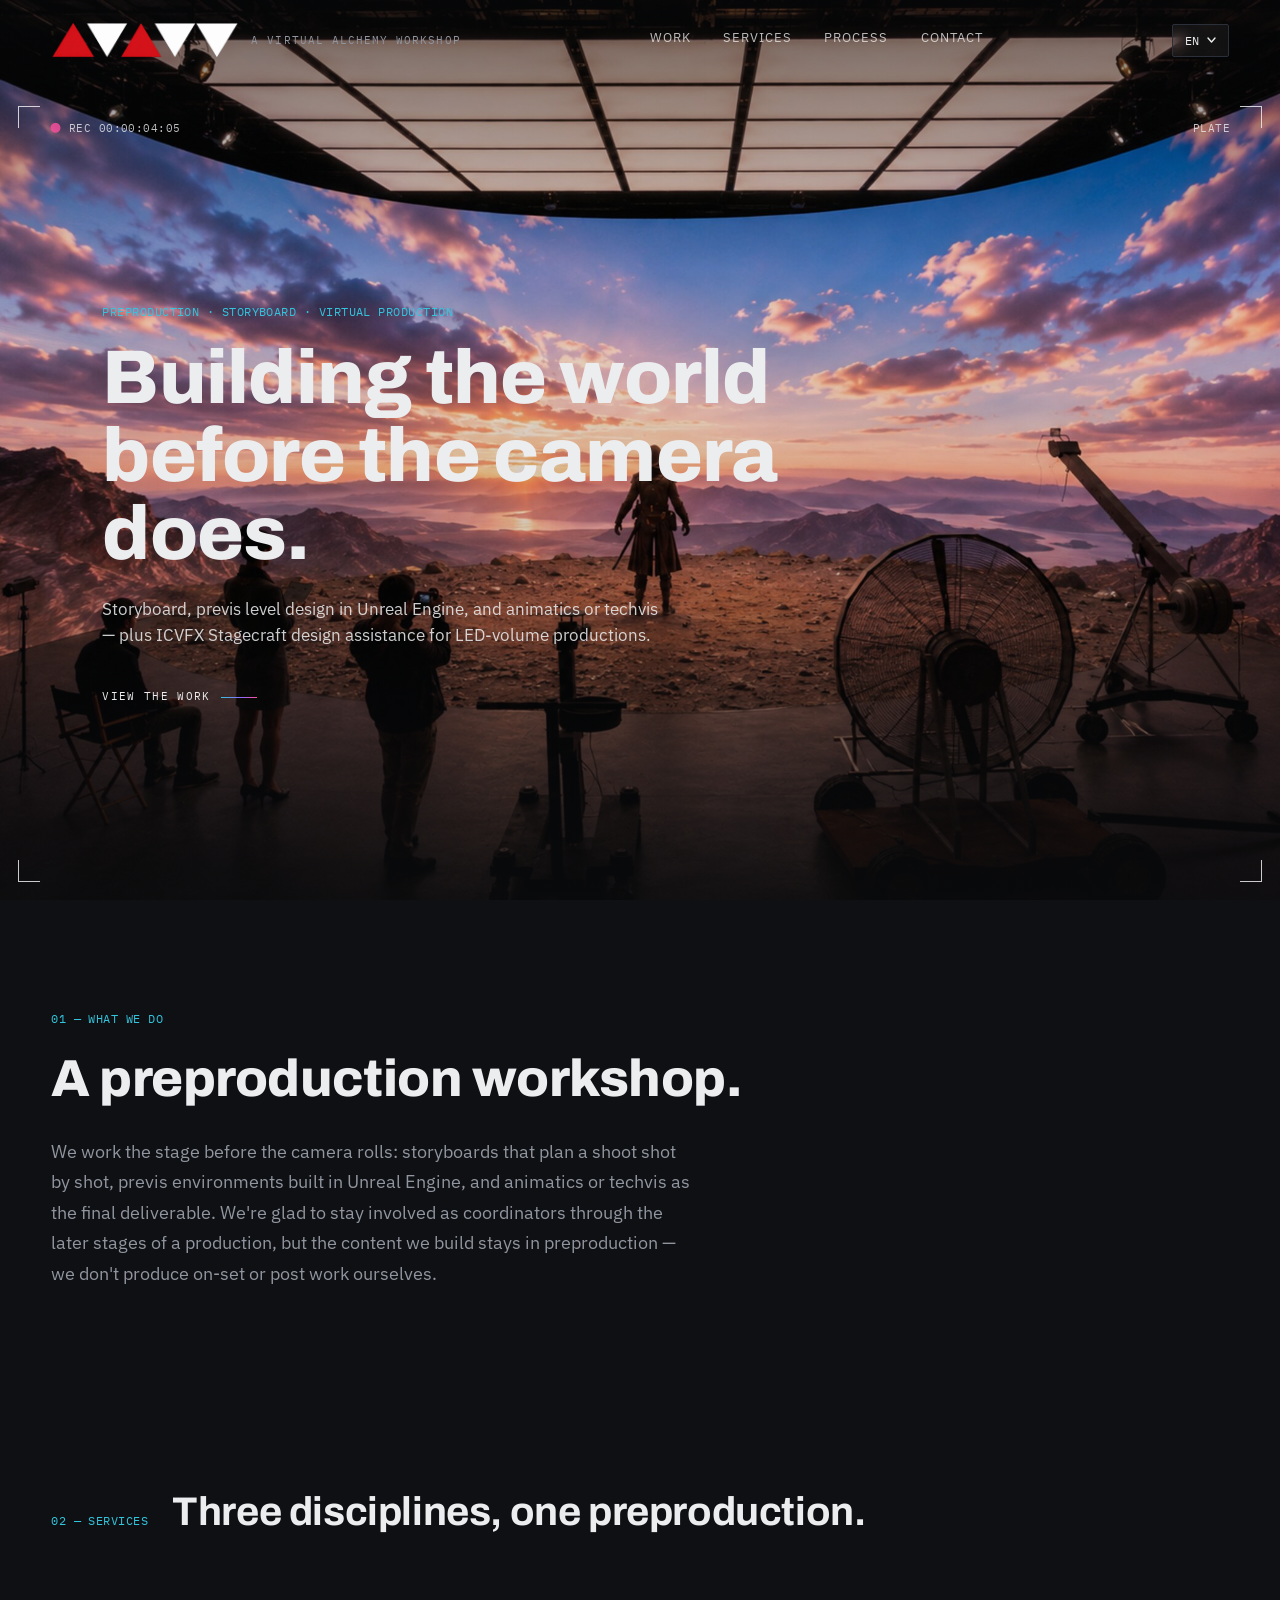
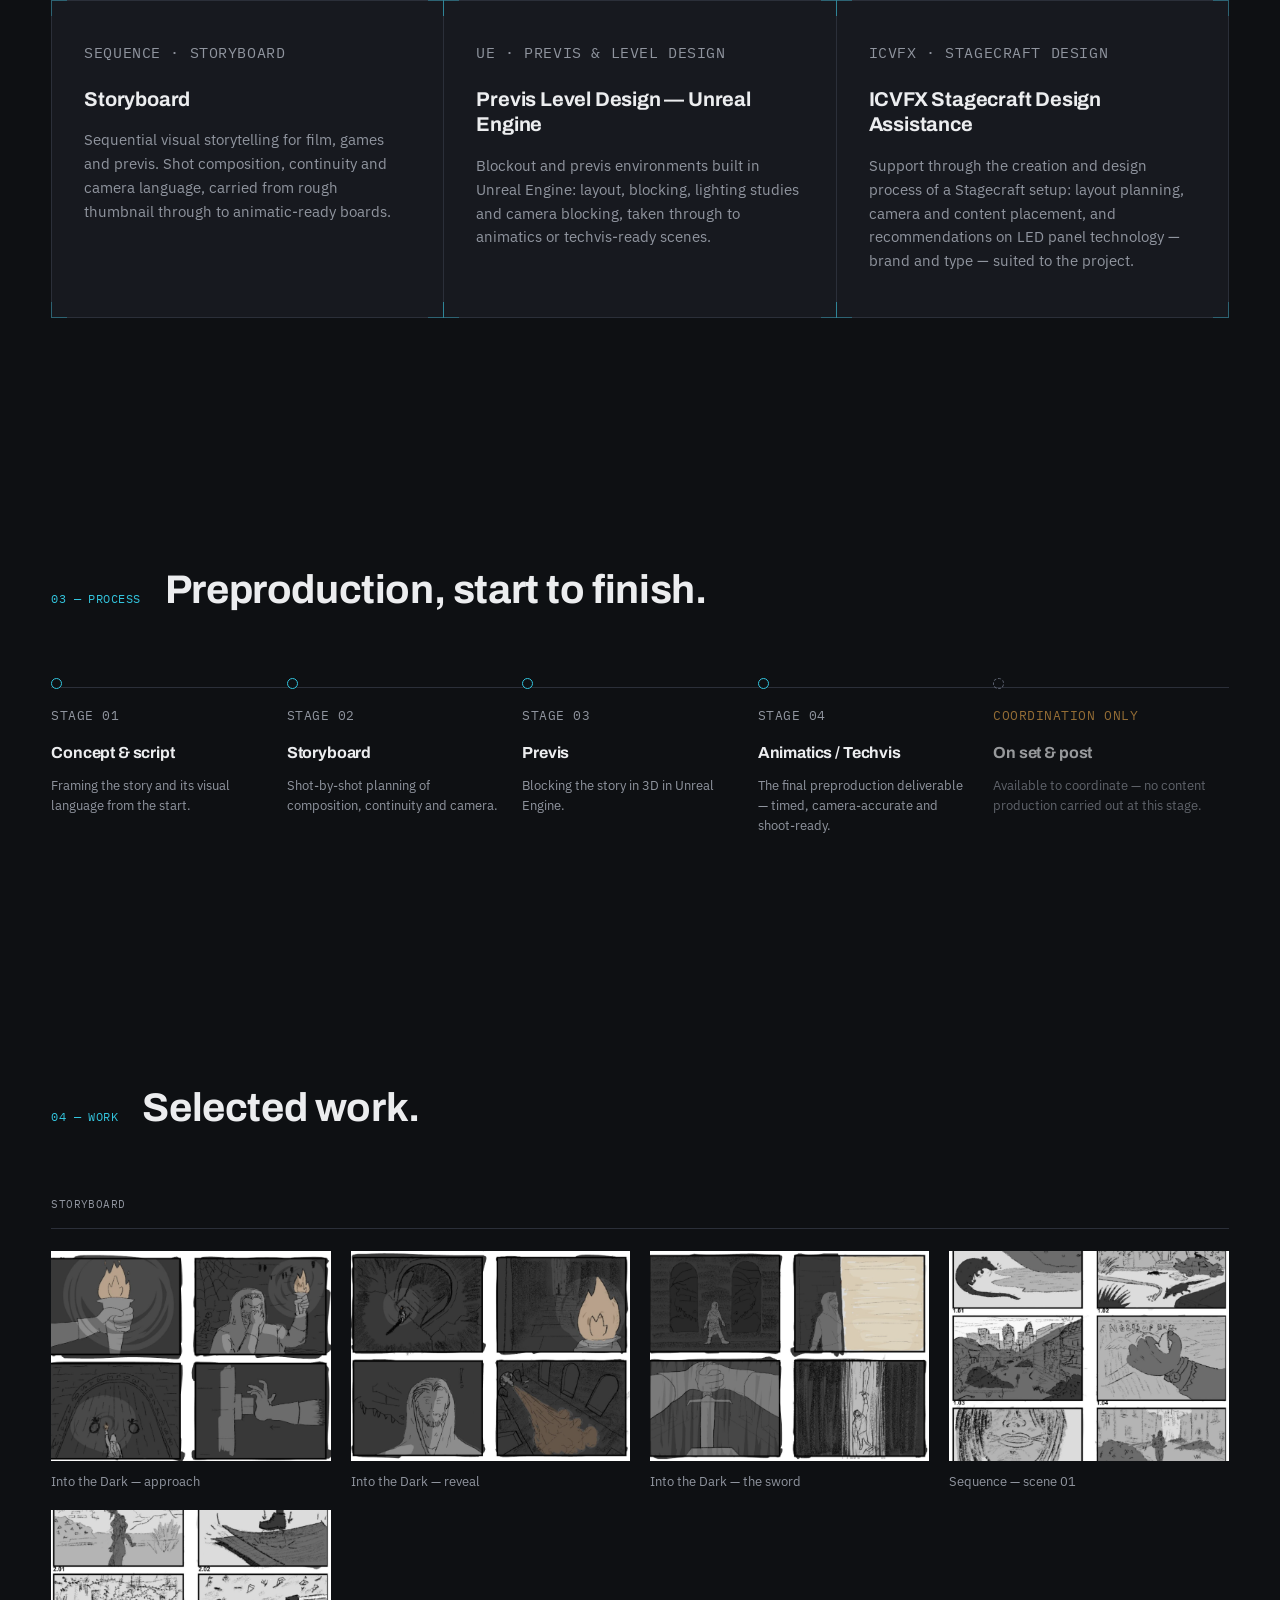
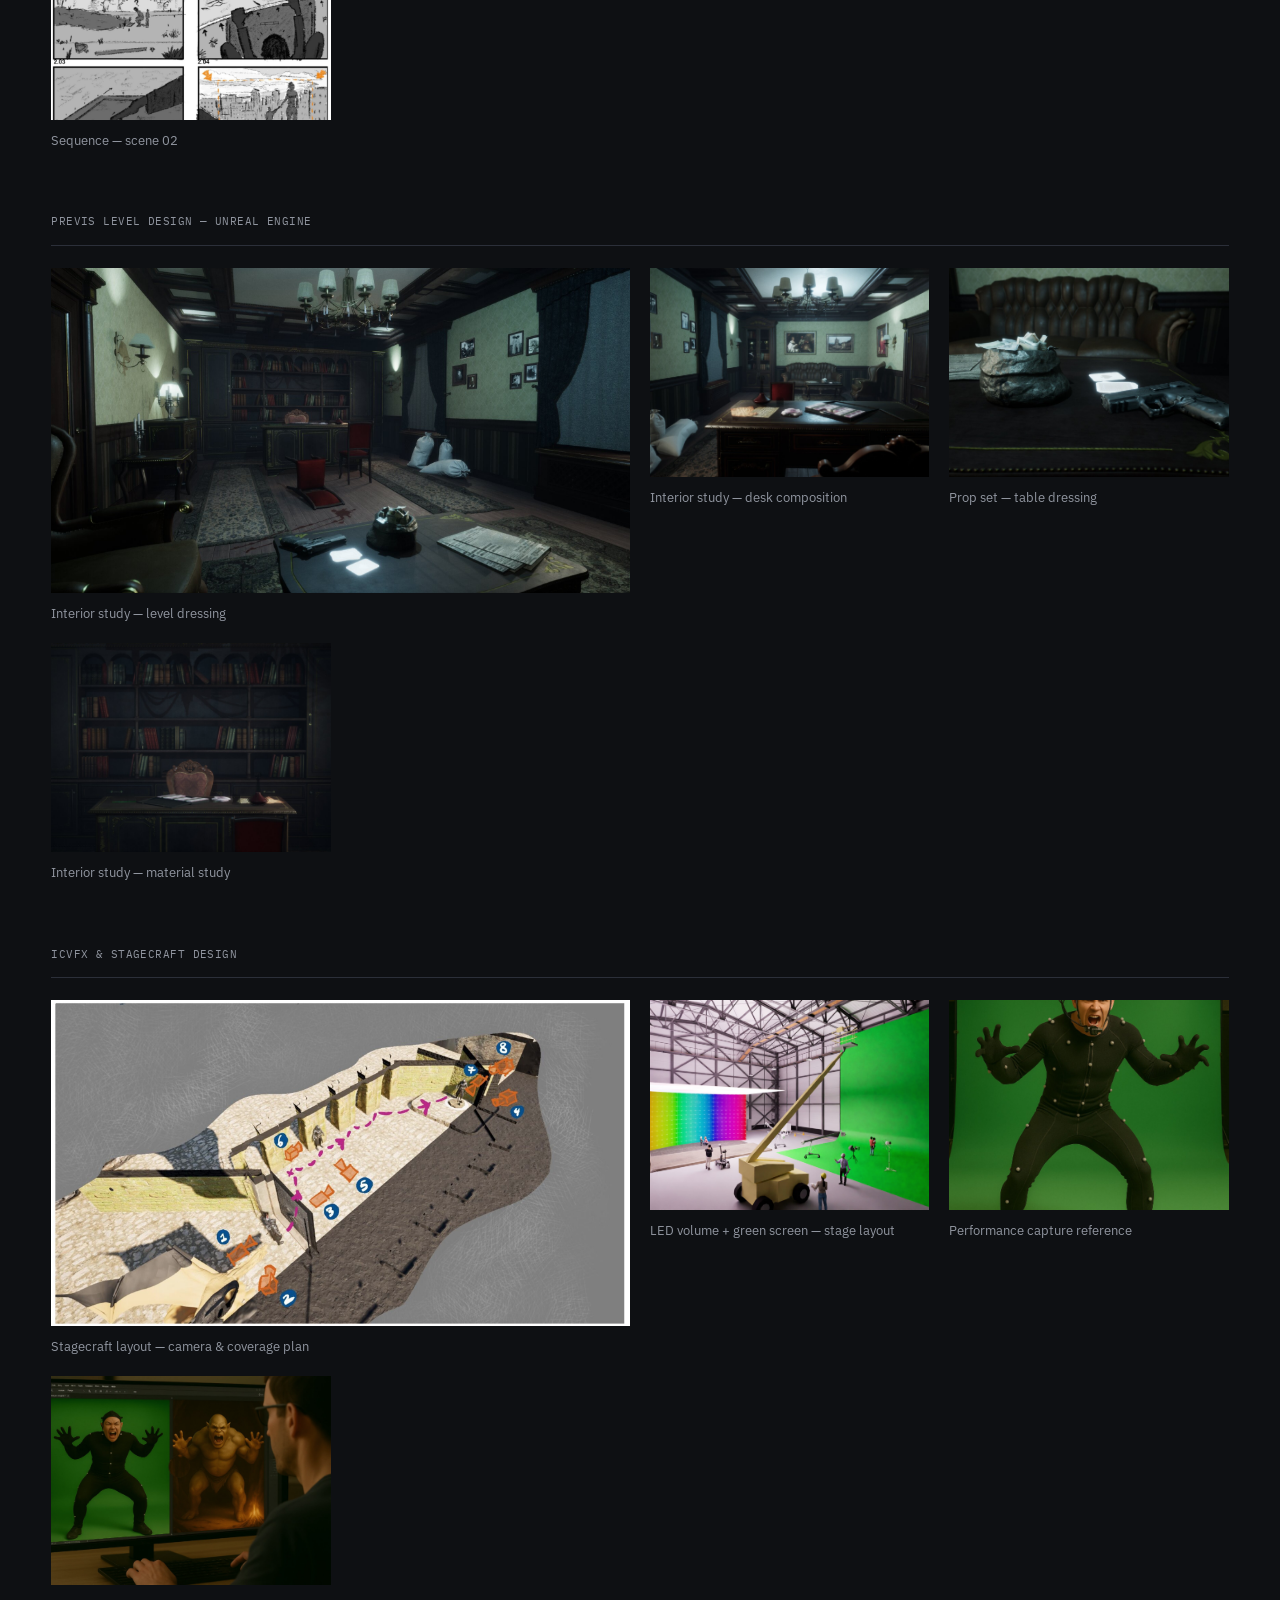
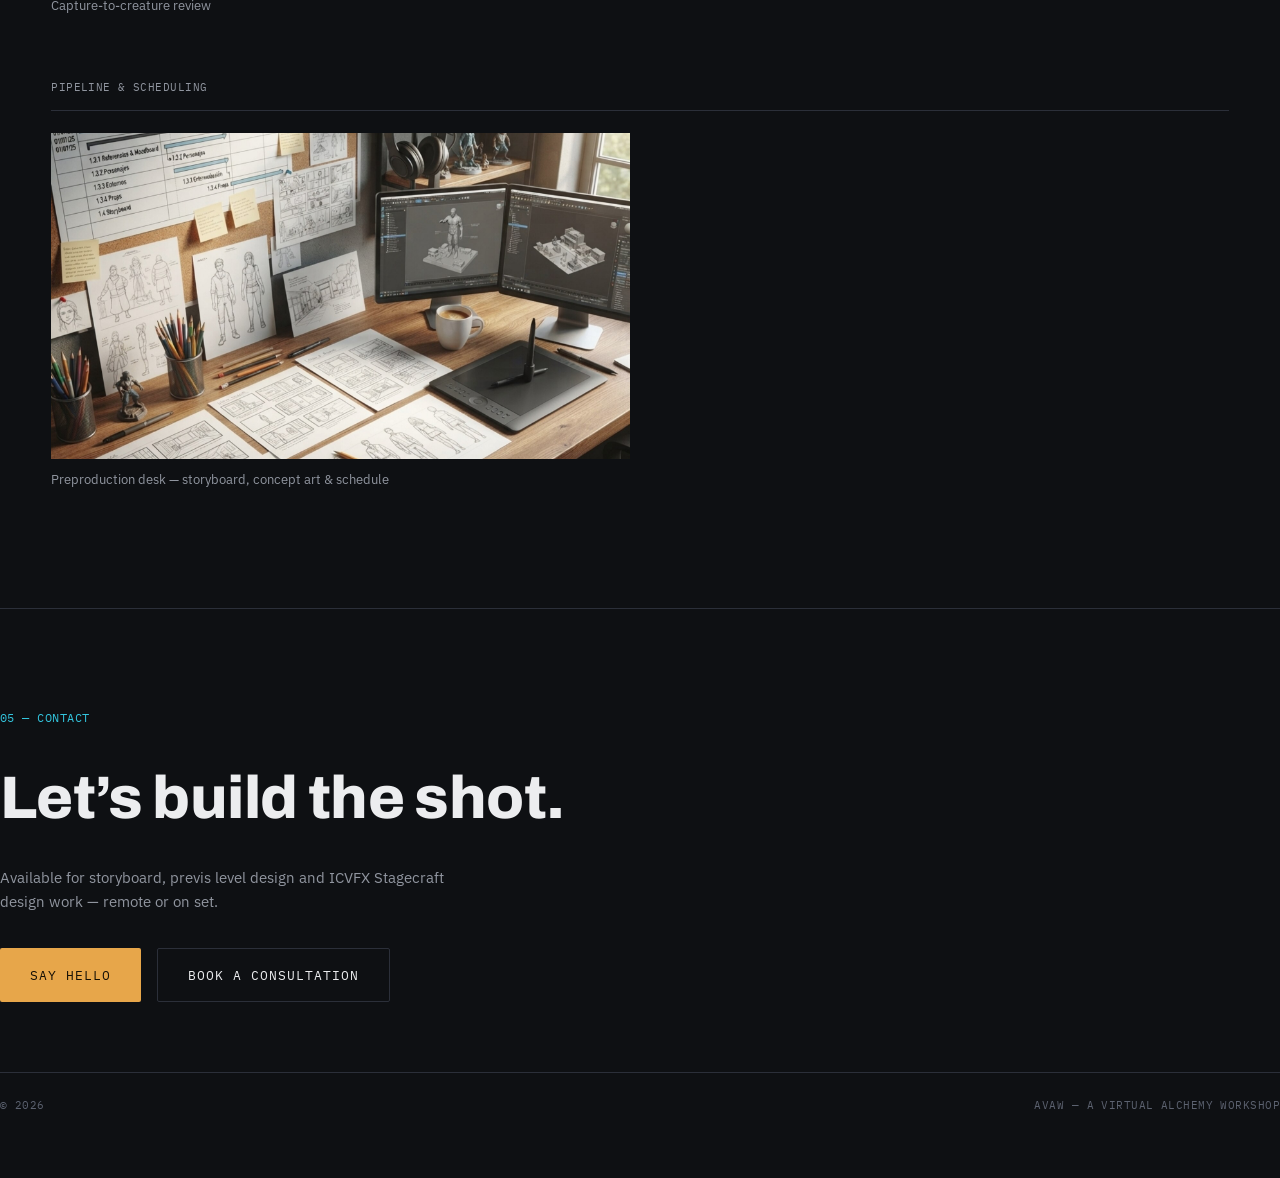
==== commit a00807cd: "Add files via upload" ====
--- a/index.html
+++ b/index.html
@@ -5,7 +5,7 @@
 <meta name="viewport" content="width=device-width, initial-scale=1.0">
 <title>AVAW — A Virtual Alchemy Workshop</title>
 <meta name="description" content="Preproduction services for film, games and virtual production: storyboard, previs level design in Unreal Engine, animatics/techvis, and ICVFX Stagecraft design assistance.">
-<link rel="icon" href="images/avaw-logo-header.png">
+<link rel="icon" href="images/avaw-icon.png">
 
 <link rel="preconnect" href="https://fonts.googleapis.com">
 <link rel="preconnect" href="https://fonts.gstatic.com" crossorigin>
@@ -18,7 +18,8 @@
 <!-- ============ HEADER ============ -->
 <header class="site-header">
   <a class="wordmark" href="#top">
-    <img class="wordmark-logo" src="images/avaw-logo-header.png" alt="AVAW — A Virtual Alchemy Workshop">
+    <img class="wordmark-logo" src="images/avaw-icon.png" alt="AVAW">
+    <span class="wordmark-tag mono">A VIRTUAL ALCHEMY WORKSHOP</span>
   </a>
 
   <nav class="site-nav">
@@ -231,8 +232,8 @@
     <p class="work-group-label mono" data-i18n="work.group.pipeline">PIPELINE &amp; SCHEDULING</p>
     <div class="work-grid">
       <figure class="work-item frame wide">
-        <img src="images/gantt-chart.jpg" alt="Production schedule Gantt chart for a short-film pipeline" loading="lazy">
-        <figcaption><span data-i18n="work.pipe1.title">Production schedule — preproduction pipeline Gantt</span></figcaption>
+        <img src="images/pipeline-desk.jpg" alt="Preproduction desk with storyboard sheets, character sheets, a production schedule and 3D software open on two monitors" loading="lazy">
+        <figcaption><span data-i18n="work.pipe1.title">Preproduction desk — storyboard, concept art &amp; schedule</span></figcaption>
       </figure>
     </div>
   </div>
--- a/styles.css
+++ b/styles.css
@@ -62,8 +62,9 @@
   background:rgba(14,16,19,0.82); backdrop-filter:blur(10px);
   border-bottom:1px solid var(--line);
 }
-.wordmark{ display:flex; align-items:center; }
-.wordmark-logo{ height:48px; width:auto; display:block; }
+.wordmark{ display:flex; align-items:center; gap:12px; }
+.wordmark-logo{ height:36px; width:auto; display:block; }
+.wordmark-tag{ font-size:10.5px; color:var(--mute); letter-spacing:0.1em; white-space:nowrap; }
 
 .site-nav{ display:flex; gap:32px; }
 .site-nav a{
@@ -125,7 +126,7 @@
     linear-gradient(180deg, rgba(10,11,13,0.55) 0%, rgba(10,11,13,0.08) 30%, rgba(10,11,13,0.15) 60%, rgba(10,11,13,0.88) 100%);
 }
 
-.viewfinder{ position:absolute; top:118px; left:18px; right:18px; bottom:18px; pointer-events:none; }
+.viewfinder{ position:absolute; top:106px; left:18px; right:18px; bottom:18px; pointer-events:none; }
 .vf-corner{ position:absolute; width:22px; height:22px; opacity:0.85; }
 .vf-tl{ top:0; left:0; border-top:1.5px solid var(--ink); border-left:1.5px solid var(--ink); }
 .vf-tr{ top:0; right:0; border-top:1.5px solid var(--ink); border-right:1.5px solid var(--ink); }
@@ -289,6 +290,7 @@
    ========================================================================== */
 @media (max-width: 900px){
   .site-nav{ display:none; }
+  .wordmark-tag{ display:none; }
   .service-grid{ grid-template-columns:1fr; }
   .pipeline{ grid-template-columns:1fr; row-gap:28px; }
   .pipeline::before{ display:none; }
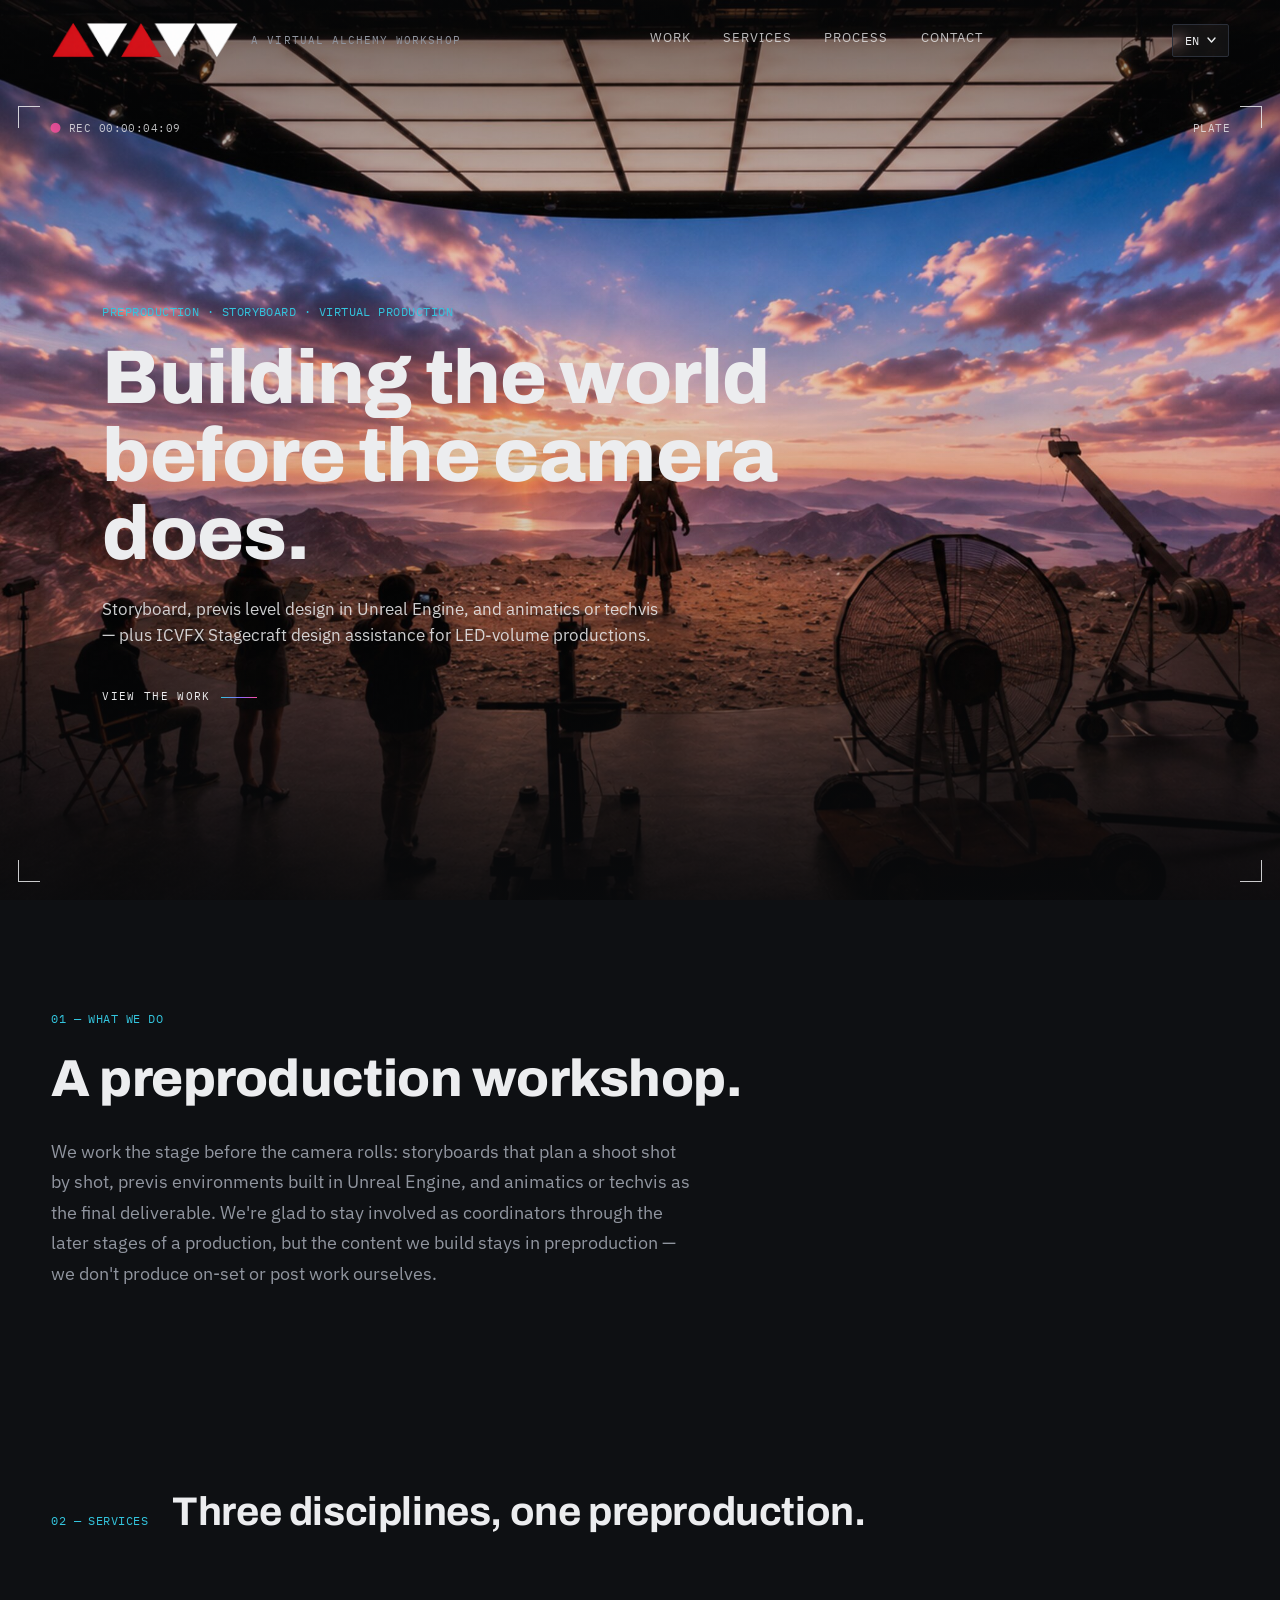
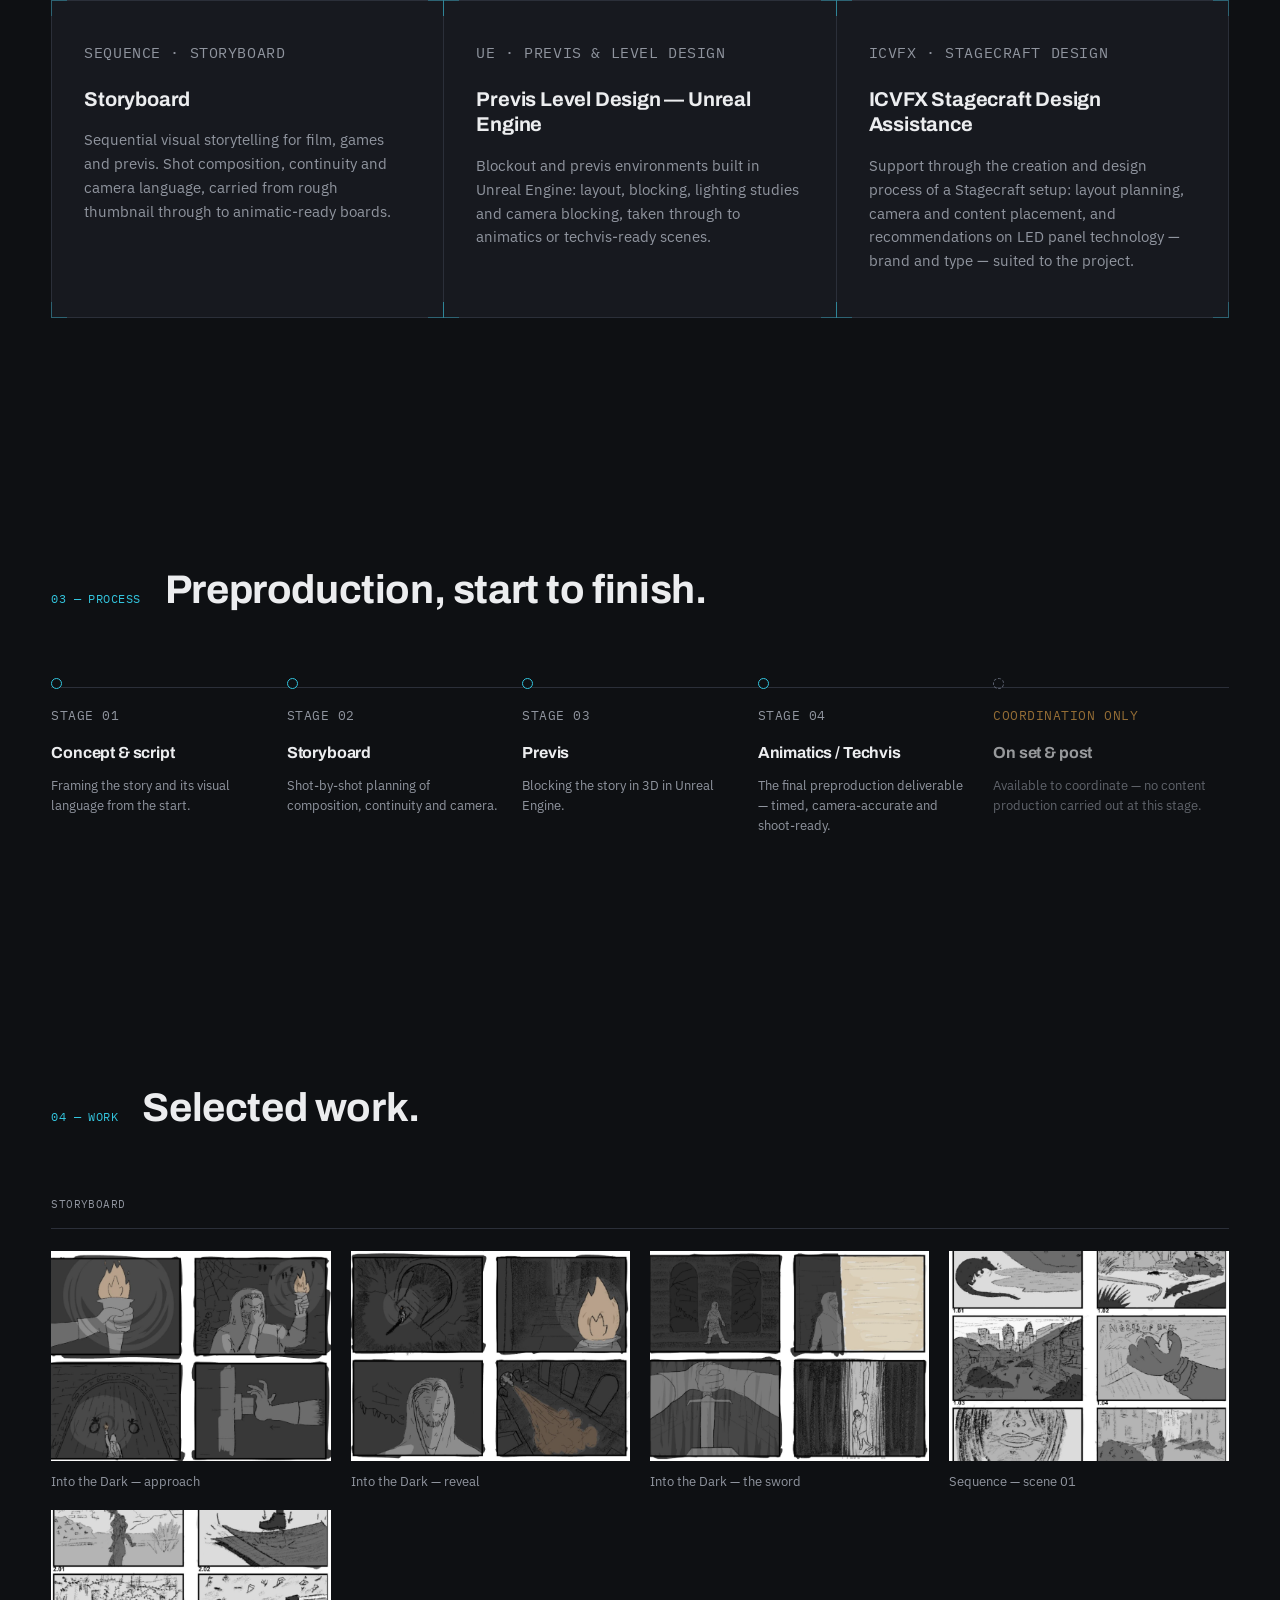
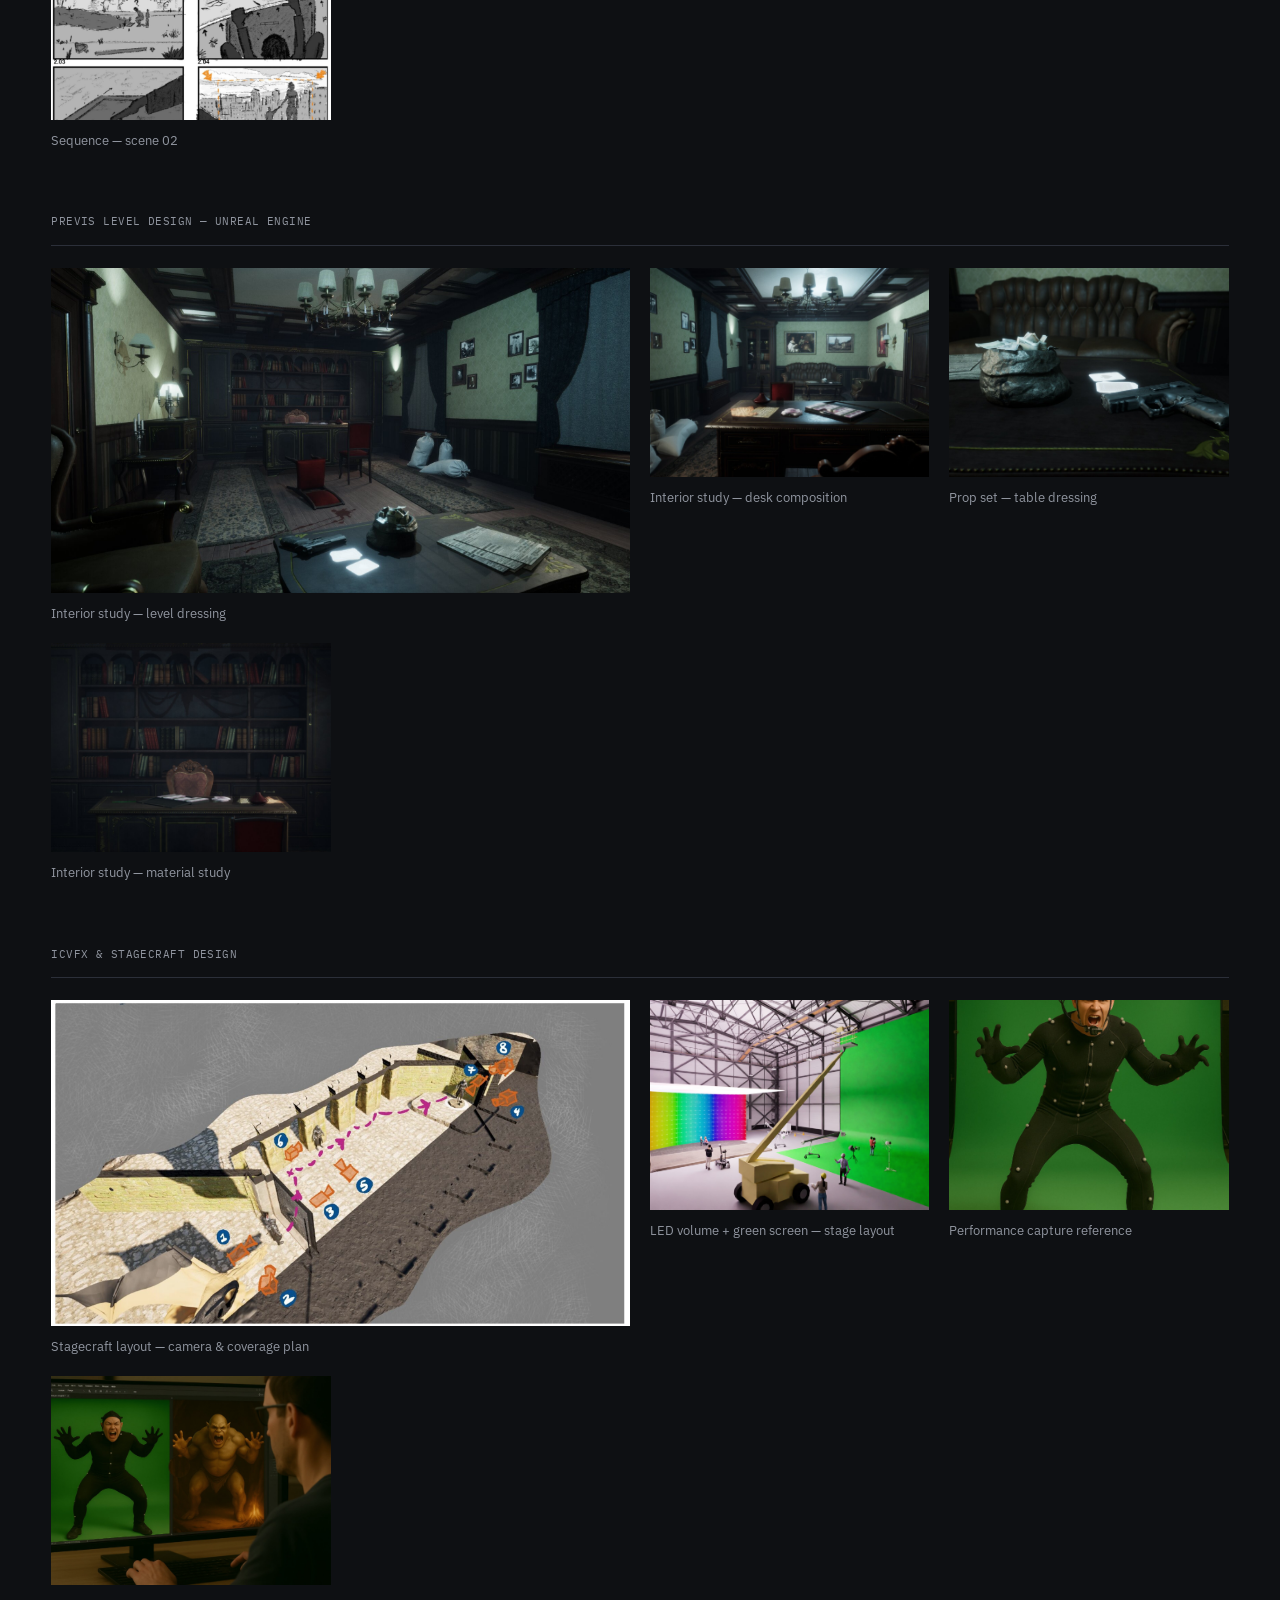
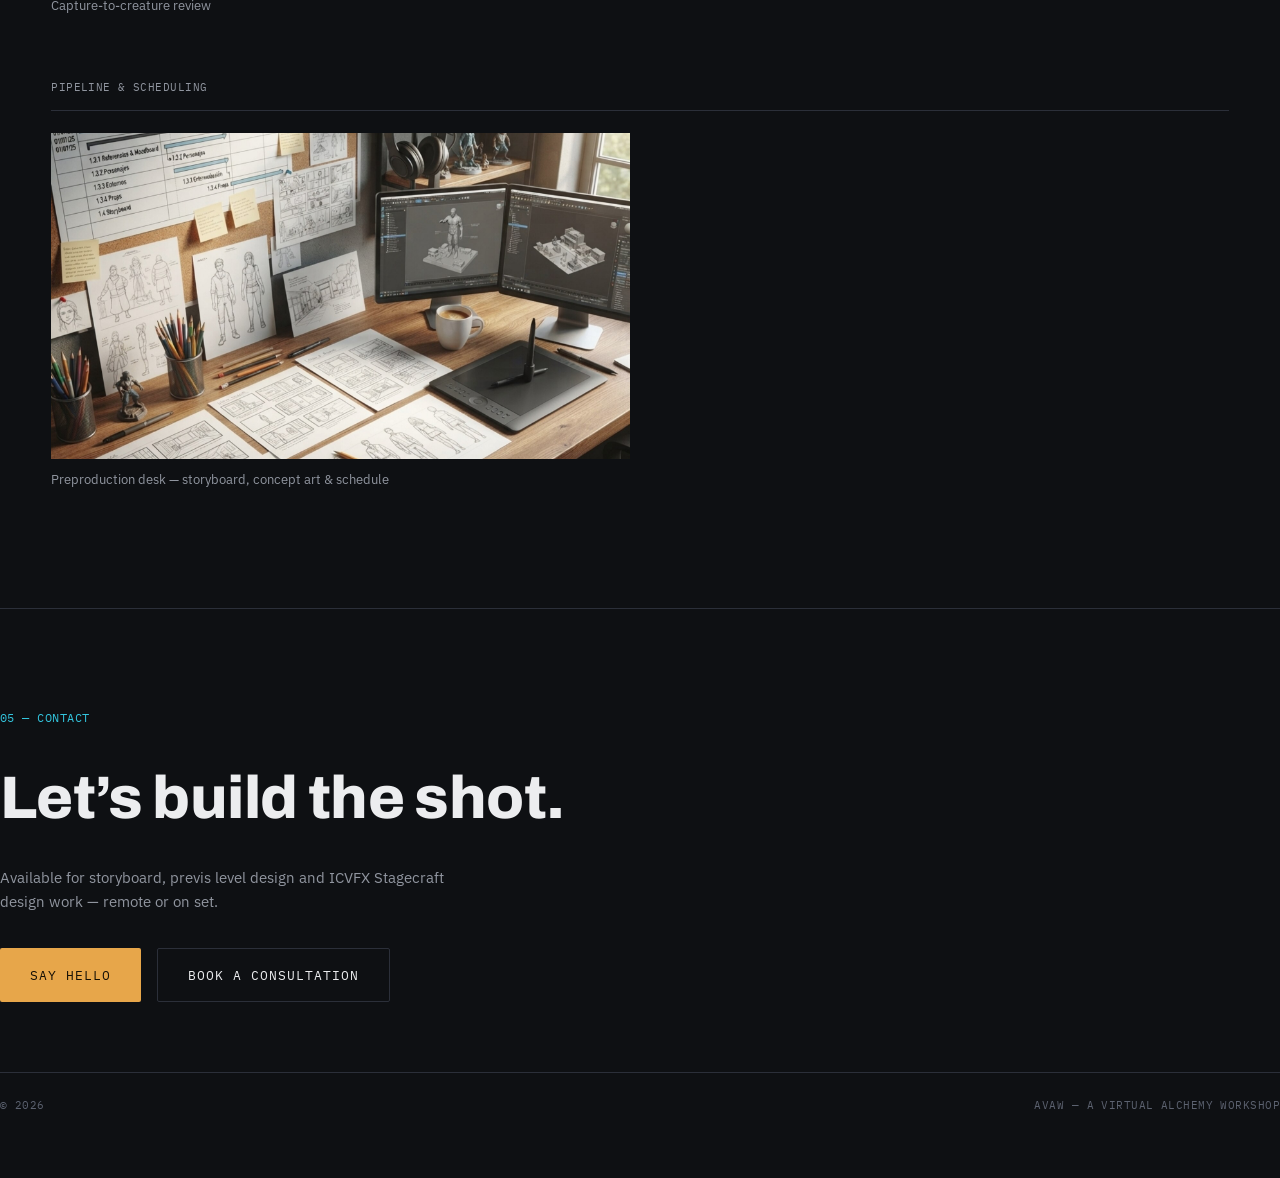
==== commit baf0d433: "Add files via upload" ====
--- a/index.html
+++ b/index.html
@@ -3,9 +3,9 @@
 <head>
 <meta charset="UTF-8">
 <meta name="viewport" content="width=device-width, initial-scale=1.0">
-<title>AVAW — A Virtual Alchemy Workshop</title>
+<title>A Virtual Alchemy Workshop</title>
 <meta name="description" content="Preproduction services for film, games and virtual production: storyboard, previs level design in Unreal Engine, animatics/techvis, and ICVFX Stagecraft design assistance.">
-<link rel="icon" href="images/avaw-icon.png">
+<link rel="icon" type="image/png" href="images/favicon.png">
 
 <link rel="preconnect" href="https://fonts.googleapis.com">
 <link rel="preconnect" href="https://fonts.gstatic.com" crossorigin>
